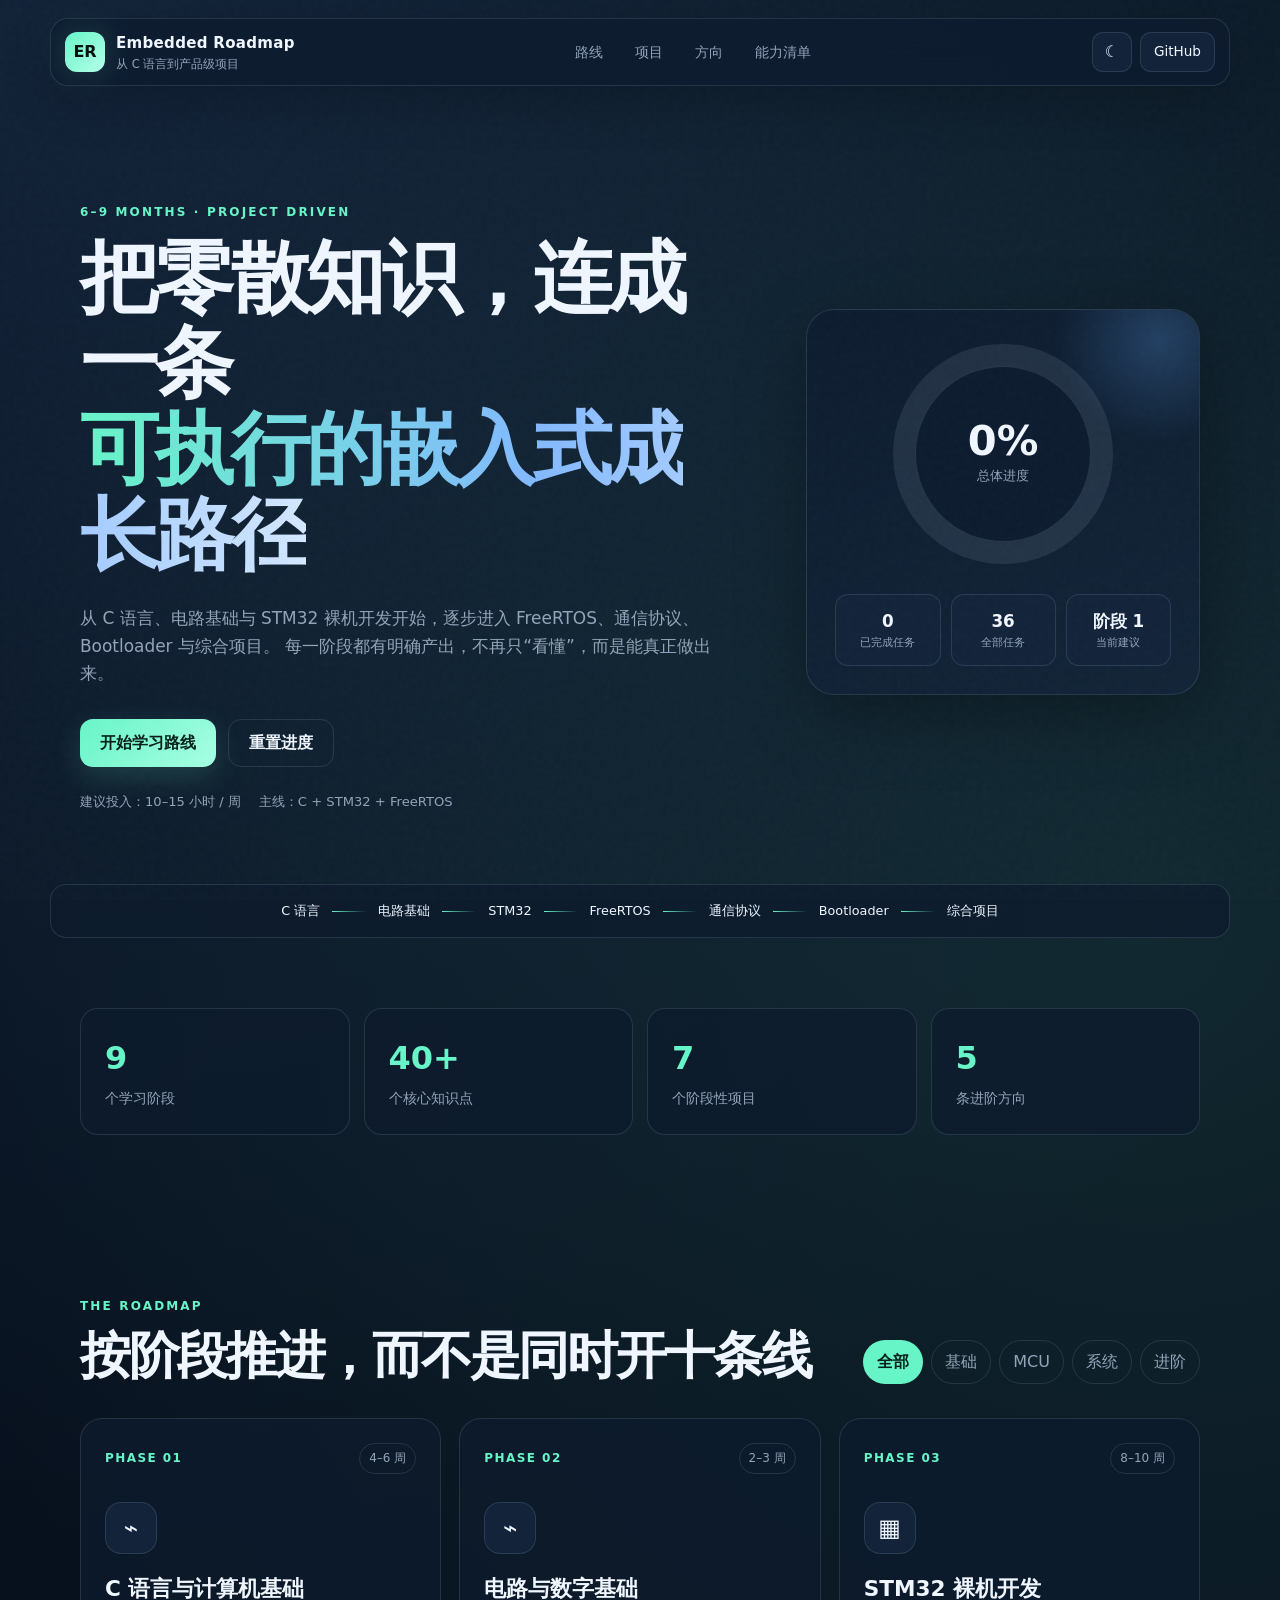
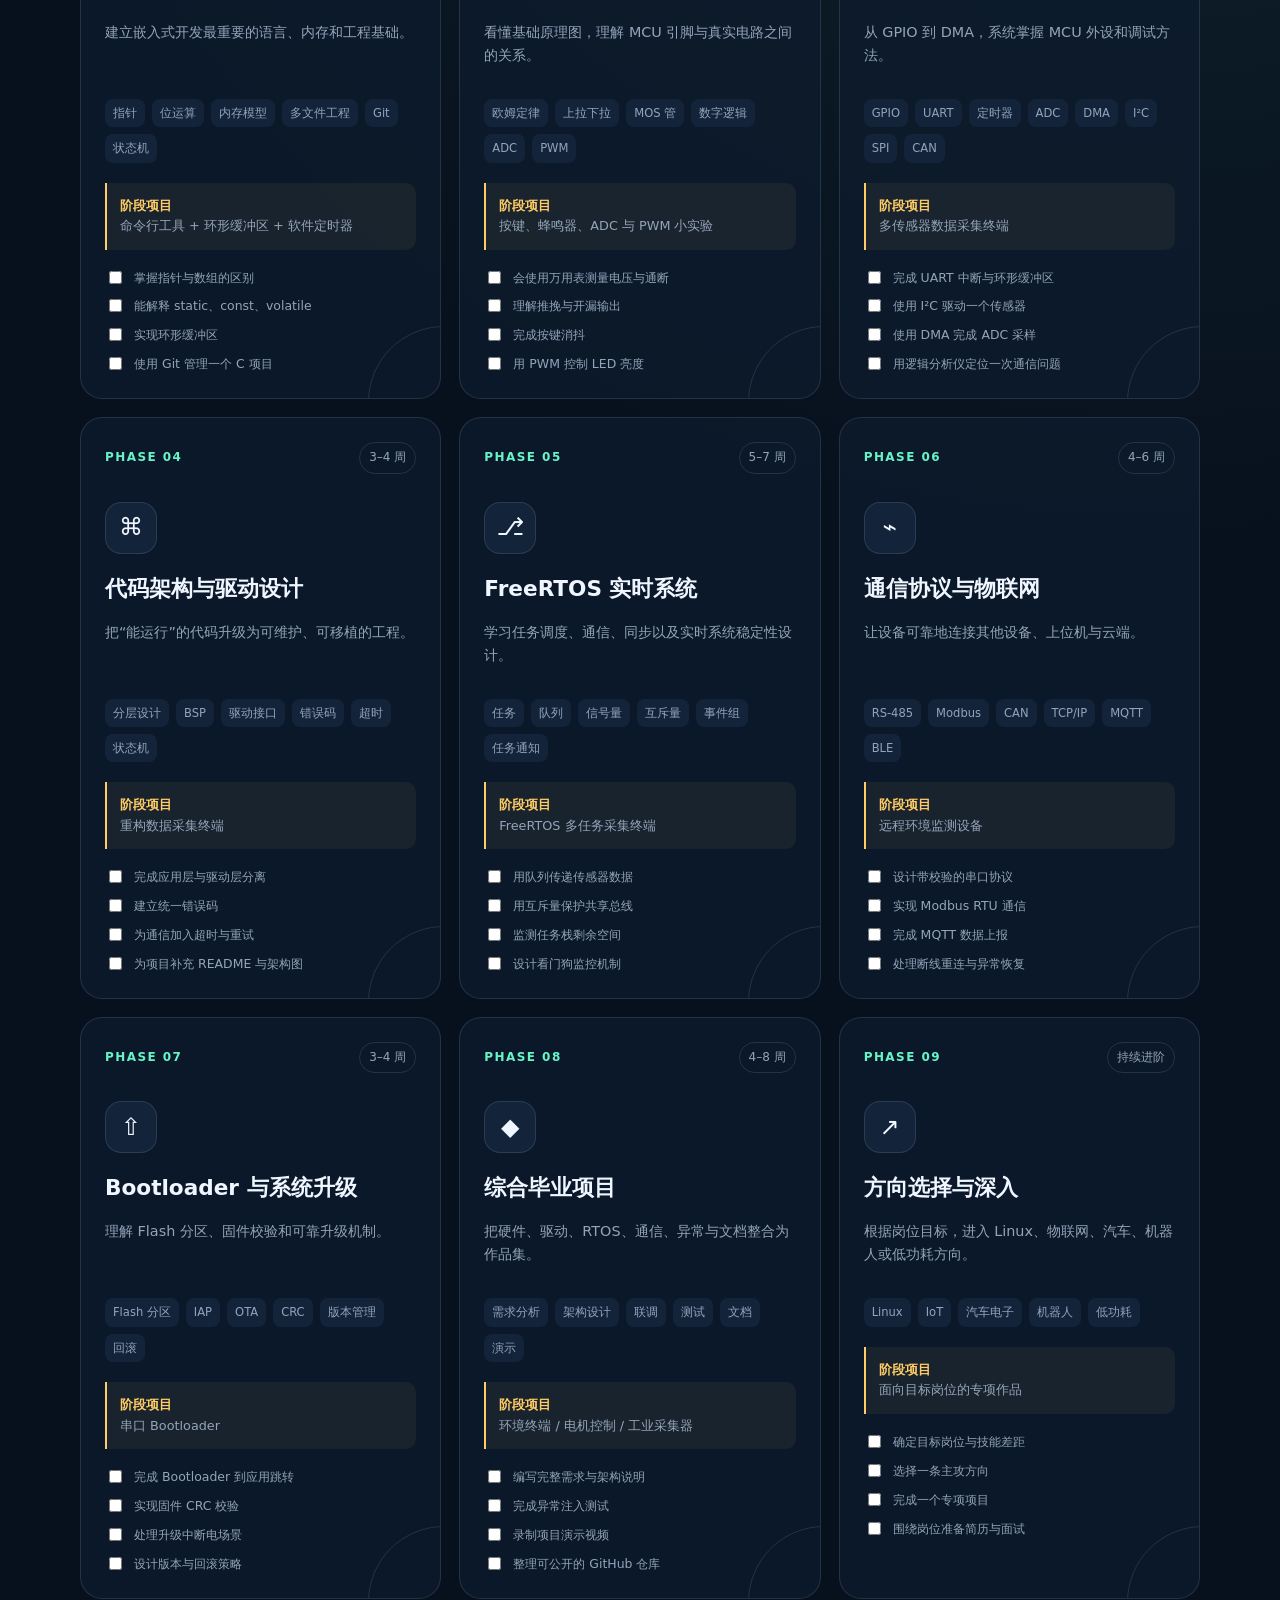
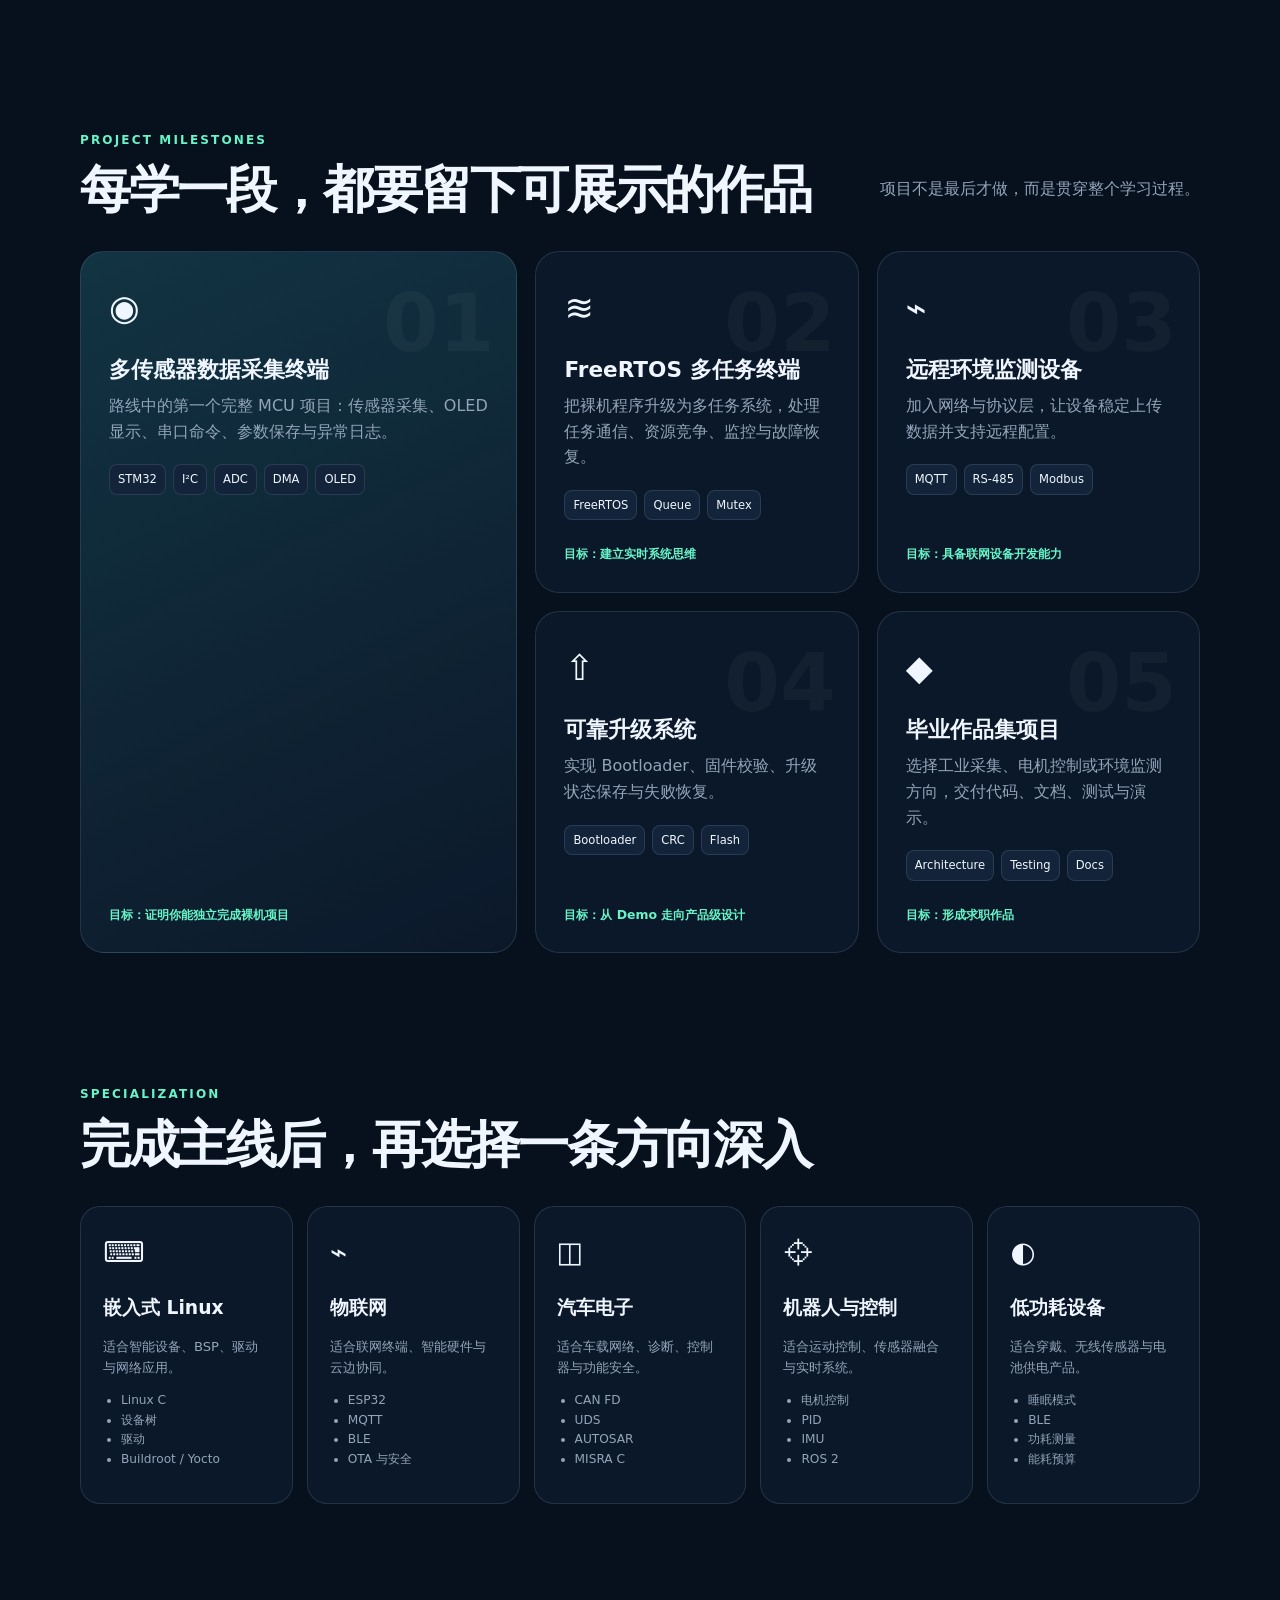
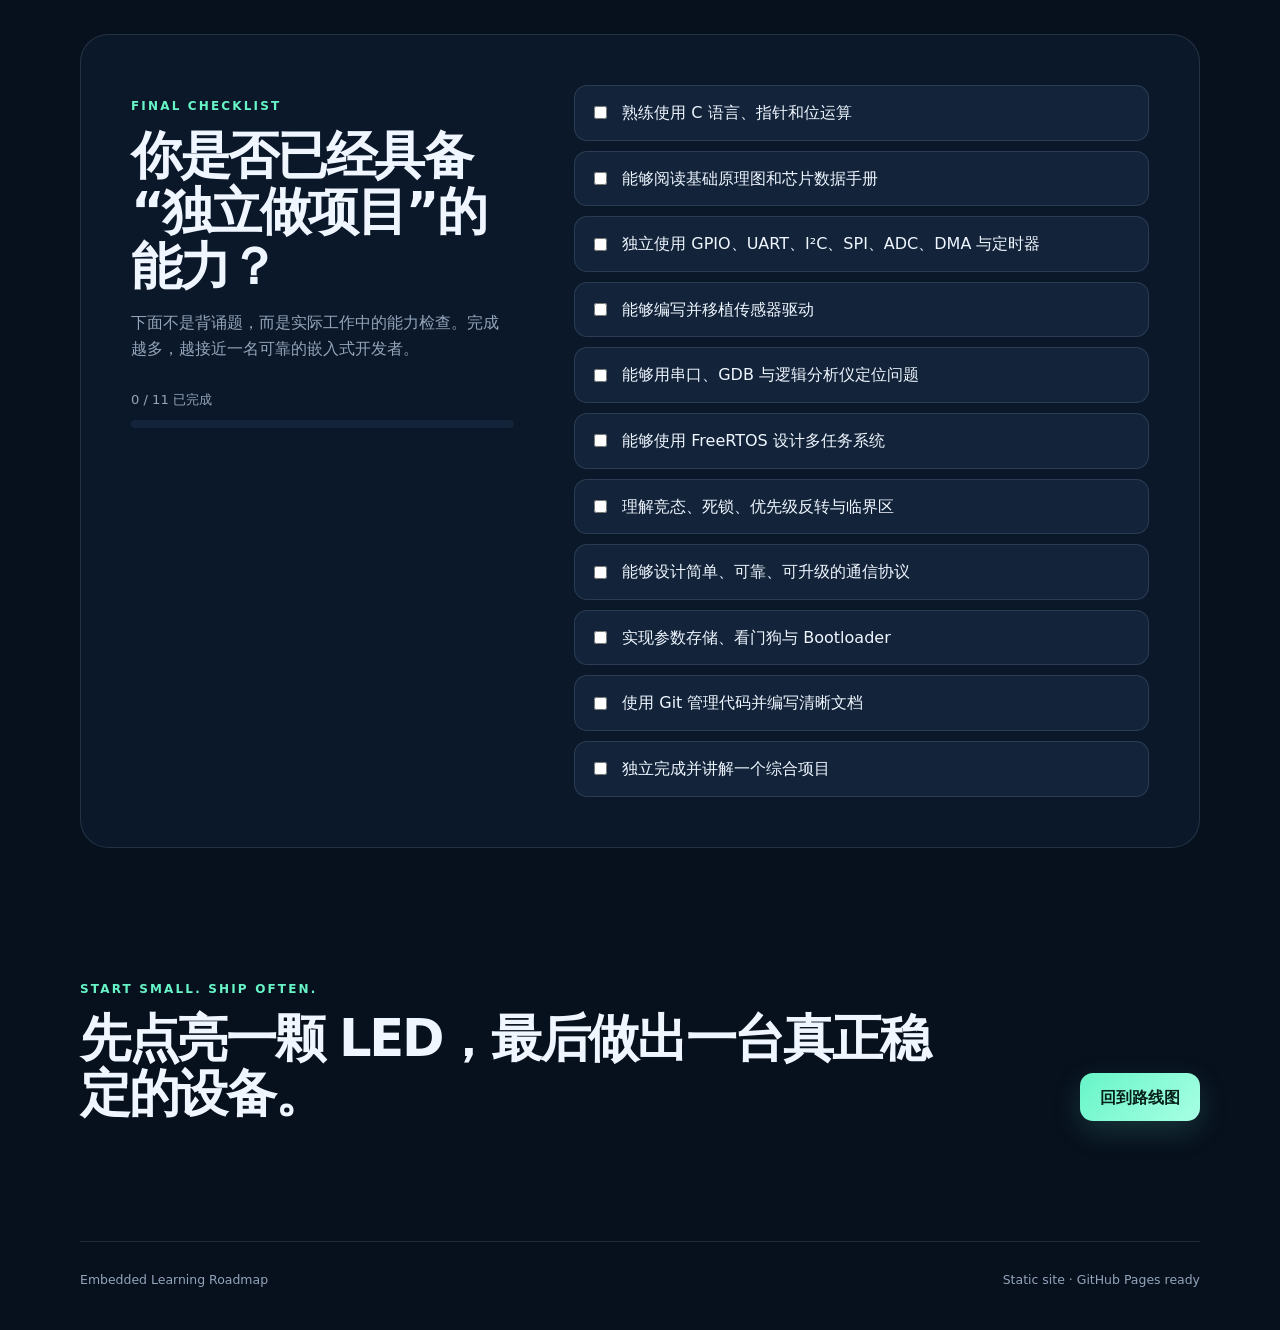
==== index.html @ 8b7a5aa7 "Add files via upload" ====
<!DOCTYPE html>
<html lang="zh-CN">
<head>
  <meta charset="UTF-8" />
  <meta name="viewport" content="width=device-width, initial-scale=1.0" />
  <meta name="description" content="一份可交互、可追踪进度的嵌入式系统学习路线图。" />
  <meta name="theme-color" content="#08111f" />
  <title>嵌入式学习路线 | Embedded Roadmap</title>
  <link rel="icon" href="assets/favicon.svg" type="image/svg+xml" />
  <link rel="stylesheet" href="styles.css" />
</head>
<body>
  <div class="noise" aria-hidden="true"></div>

  <header class="site-header">
    <a class="brand" href="#top" aria-label="返回页面顶部">
      <span class="brand-mark">ER</span>
      <span>
        <strong>Embedded Roadmap</strong>
        <small>从 C 语言到产品级项目</small>
      </span>
    </a>

    <nav class="top-nav" aria-label="主导航">
      <a href="#roadmap">路线</a>
      <a href="#projects">项目</a>
      <a href="#directions">方向</a>
      <a href="#checklist">能力清单</a>
    </nav>

    <div class="header-actions">
      <button class="icon-button" id="themeToggle" type="button" aria-label="切换明暗主题" title="切换主题">
        <span class="theme-icon">☾</span>
      </button>
      <a class="github-button" href="https://github.com/" target="_blank" rel="noreferrer">GitHub</a>
    </div>
  </header>

  <main id="top">
    <section class="hero section-shell">
      <div class="hero-copy">
        <p class="eyebrow">6–9 MONTHS · PROJECT DRIVEN</p>
        <h1>把零散知识，连成一条<br /><span>可执行的嵌入式成长路径</span></h1>
        <p class="hero-description">
          从 C 语言、电路基础与 STM32 裸机开发开始，逐步进入 FreeRTOS、通信协议、Bootloader 与综合项目。
          每一阶段都有明确产出，不再只“看懂”，而是能真正做出来。
        </p>
        <div class="hero-actions">
          <a class="primary-button" href="#roadmap">开始学习路线</a>
          <button class="secondary-button" id="resetProgress" type="button">重置进度</button>
        </div>
        <div class="hero-meta">
          <span>建议投入：10–15 小时 / 周</span>
          <span>主线：C + STM32 + FreeRTOS</span>
        </div>
      </div>

      <aside class="progress-panel" aria-label="学习进度概览">
        <div class="progress-ring" id="progressRing" style="--progress: 0deg">
          <div>
            <strong id="progressValue">0%</strong>
            <span>总体进度</span>
          </div>
        </div>
        <div class="progress-stats">
          <div><strong id="completedCount">0</strong><span>已完成任务</span></div>
          <div><strong id="totalCount">0</strong><span>全部任务</span></div>
          <div><strong id="activePhase">阶段 1</strong><span>当前建议</span></div>
        </div>
      </aside>
    </section>

    <section class="signal-strip" aria-label="学习主线">
      <span>C 语言</span><i></i><span>电路基础</span><i></i><span>STM32</span><i></i><span>FreeRTOS</span><i></i><span>通信协议</span><i></i><span>Bootloader</span><i></i><span>综合项目</span>
    </section>

    <section class="section-shell metrics-section">
      <article><strong>9</strong><span>个学习阶段</span></article>
      <article><strong>40+</strong><span>个核心知识点</span></article>
      <article><strong>7</strong><span>个阶段性项目</span></article>
      <article><strong>5</strong><span>条进阶方向</span></article>
    </section>

    <section class="section-shell roadmap-section" id="roadmap">
      <div class="section-heading">
        <div>
          <p class="eyebrow">THE ROADMAP</p>
          <h2>按阶段推进，而不是同时开十条线</h2>
        </div>
        <div class="filter-bar" role="group" aria-label="路线筛选">
          <button class="filter-button active" data-filter="all" type="button">全部</button>
          <button class="filter-button" data-filter="foundation" type="button">基础</button>
          <button class="filter-button" data-filter="mcu" type="button">MCU</button>
          <button class="filter-button" data-filter="system" type="button">系统</button>
          <button class="filter-button" data-filter="advanced" type="button">进阶</button>
        </div>
      </div>

      <div class="roadmap-grid" id="roadmapGrid"></div>
    </section>

    <section class="section-shell project-section" id="projects">
      <div class="section-heading">
        <div>
          <p class="eyebrow">PROJECT MILESTONES</p>
          <h2>每学一段，都要留下可展示的作品</h2>
        </div>
        <p class="section-note">项目不是最后才做，而是贯穿整个学习过程。</p>
      </div>
      <div class="project-grid" id="projectGrid"></div>
    </section>

    <section class="section-shell direction-section" id="directions">
      <div class="section-heading">
        <div>
          <p class="eyebrow">SPECIALIZATION</p>
          <h2>完成主线后，再选择一条方向深入</h2>
        </div>
      </div>
      <div class="direction-grid" id="directionGrid"></div>
    </section>

    <section class="section-shell checklist-section" id="checklist">
      <div class="checklist-copy">
        <p class="eyebrow">FINAL CHECKLIST</p>
        <h2>你是否已经具备“独立做项目”的能力？</h2>
        <p>下面不是背诵题，而是实际工作中的能力检查。完成越多，越接近一名可靠的嵌入式开发者。</p>
        <div class="check-progress">
          <span id="checklistText">0 / 0 已完成</span>
          <div class="linear-progress"><i id="checklistBar"></i></div>
        </div>
      </div>
      <div class="checklist-grid" id="checklistGrid"></div>
    </section>

    <section class="section-shell closing-section">
      <div>
        <p class="eyebrow">START SMALL. SHIP OFTEN.</p>
        <h2>先点亮一颗 LED，最后做出一台真正稳定的设备。</h2>
      </div>
      <a class="primary-button" href="#roadmap">回到路线图</a>
    </section>
  </main>

  <footer>
    <span>Embedded Learning Roadmap</span>
    <span>Static site · GitHub Pages ready</span>
  </footer>

  <template id="phaseTemplate">
    <article class="phase-card">
      <div class="phase-card-top">
        <div class="phase-number"></div>
        <span class="phase-duration"></span>
      </div>
      <div class="phase-icon" aria-hidden="true"></div>
      <h3></h3>
      <p class="phase-summary"></p>
      <ul class="topic-list"></ul>
      <div class="phase-project"></div>
      <div class="task-list"></div>
    </article>
  </template>

  <script src="app.js" defer></script>
</body>
</html>
---- styles.css ----
:root {
  --bg: #07101d;
  --bg-soft: #0b1626;
  --panel: rgba(13, 27, 46, 0.78);
  --panel-solid: #0e1c2f;
  --panel-2: #13243a;
  --text: #eff6ff;
  --muted: #93a4ba;
  --line: rgba(159, 183, 213, 0.16);
  --accent: #67f5c8;
  --accent-2: #62a9ff;
  --warm: #ffcc66;
  --danger: #ff7a90;
  --shadow: 0 22px 70px rgba(0, 0, 0, 0.3);
  --radius-lg: 28px;
  --radius-md: 20px;
  --radius-sm: 14px;
}

html[data-theme="light"] {
  --bg: #f4f7fb;
  --bg-soft: #eaf0f7;
  --panel: rgba(255, 255, 255, 0.9);
  --panel-solid: #ffffff;
  --panel-2: #f3f7fb;
  --text: #102033;
  --muted: #607086;
  --line: rgba(37, 63, 92, 0.14);
  --shadow: 0 22px 70px rgba(44, 68, 96, 0.12);
}

* { box-sizing: border-box; }
html { scroll-behavior: smooth; }
body {
  margin: 0;
  color: var(--text);
  background:
    radial-gradient(circle at 10% 0%, rgba(98, 169, 255, 0.12), transparent 25%),
    radial-gradient(circle at 90% 15%, rgba(103, 245, 200, 0.10), transparent 24%),
    var(--bg);
  font-family: Inter, ui-sans-serif, system-ui, -apple-system, BlinkMacSystemFont, "Segoe UI", "PingFang SC", "Microsoft YaHei", sans-serif;
  line-height: 1.6;
}

button, a { font: inherit; }
a { color: inherit; text-decoration: none; }
button { color: inherit; }

.noise {
  position: fixed;
  inset: 0;
  pointer-events: none;
  opacity: 0.035;
  z-index: 10;
  background-image: url("data:image/svg+xml,%3Csvg viewBox='0 0 200 200' xmlns='http://www.w3.org/2000/svg'%3E%3Cfilter id='n'%3E%3CfeTurbulence type='fractalNoise' baseFrequency='.8' numOctaves='3' stitchTiles='stitch'/%3E%3C/filter%3E%3Crect width='100%25' height='100%25' filter='url(%23n)' opacity='.7'/%3E%3C/svg%3E");
}

.site-header {
  width: min(1180px, calc(100% - 32px));
  margin: 18px auto 0;
  padding: 12px 14px;
  position: sticky;
  top: 12px;
  z-index: 20;
  display: flex;
  align-items: center;
  justify-content: space-between;
  gap: 18px;
  background: color-mix(in srgb, var(--panel-solid) 82%, transparent);
  border: 1px solid var(--line);
  border-radius: 18px;
  box-shadow: 0 16px 50px rgba(0, 0, 0, 0.18);
  backdrop-filter: blur(18px);
}

.brand { display: flex; align-items: center; gap: 11px; }
.brand-mark {
  width: 40px; height: 40px; display: grid; place-items: center;
  border-radius: 12px; color: #06120f; font-weight: 900;
  background: linear-gradient(135deg, var(--accent), #b4ffe8);
  box-shadow: 0 0 30px rgba(103, 245, 200, 0.18);
}
.brand strong, .brand small { display: block; }
.brand strong { font-size: 0.94rem; letter-spacing: 0.02em; }
.brand small { color: var(--muted); font-size: 0.72rem; }

.top-nav { display: flex; gap: 8px; }
.top-nav a {
  padding: 8px 12px; color: var(--muted); border-radius: 10px;
  font-size: 0.88rem; transition: 0.2s ease;
}
.top-nav a:hover { color: var(--text); background: var(--panel-2); }
.header-actions { display: flex; align-items: center; gap: 8px; }
.icon-button, .github-button {
  border: 1px solid var(--line); border-radius: 11px; background: var(--panel-2);
  cursor: pointer; transition: 0.2s ease;
}
.icon-button { width: 40px; height: 40px; }
.github-button { padding: 8px 13px; font-size: 0.85rem; }
.icon-button:hover, .github-button:hover { transform: translateY(-1px); border-color: rgba(103,245,200,.45); }

.section-shell { width: min(1120px, calc(100% - 36px)); margin-inline: auto; }
.hero {
  min-height: 620px;
  display: grid;
  grid-template-columns: 1.25fr 0.75fr;
  align-items: center;
  gap: 70px;
  padding: 105px 0 72px;
}
.eyebrow { color: var(--accent); font-size: 0.75rem; font-weight: 800; letter-spacing: 0.18em; text-transform: uppercase; }
.hero h1, .section-heading h2, .checklist-copy h2, .closing-section h2 {
  margin: 0; line-height: 1.08; letter-spacing: -0.045em;
}
.hero h1 { font-size: clamp(3rem, 6.2vw, 5.8rem); max-width: 850px; }
.hero h1 span {
  color: transparent;
  background: linear-gradient(90deg, var(--accent), #83b9ff 55%, #d4e8ff);
  background-clip: text;
  -webkit-background-clip: text;
}
.hero-description { color: var(--muted); max-width: 720px; margin: 28px 0 0; font-size: 1.06rem; }
.hero-actions { display: flex; gap: 12px; margin-top: 32px; }
.primary-button, .secondary-button {
  display: inline-flex; align-items: center; justify-content: center;
  min-height: 48px; padding: 0 20px; border-radius: 13px; font-weight: 800; cursor: pointer;
}
.primary-button { color: #062119; background: linear-gradient(135deg, var(--accent), #a8ffe4); border: 0; box-shadow: 0 10px 30px rgba(103,245,200,.16); }
.secondary-button { color: var(--text); background: transparent; border: 1px solid var(--line); }
.primary-button:hover, .secondary-button:hover { transform: translateY(-2px); }
.hero-meta { display: flex; flex-wrap: wrap; gap: 18px; margin-top: 24px; color: var(--muted); font-size: 0.82rem; }

.progress-panel {
  position: relative;
  overflow: hidden;
  padding: 28px;
  border: 1px solid var(--line);
  border-radius: var(--radius-lg);
  background: linear-gradient(155deg, color-mix(in srgb, var(--panel-solid) 90%, transparent), color-mix(in srgb, var(--panel-2) 75%, transparent));
  box-shadow: var(--shadow);
}
.progress-panel::before {
  content: ""; position: absolute; width: 220px; height: 220px; right: -70px; top: -80px;
  background: radial-gradient(circle, rgba(98,169,255,.24), transparent 65%);
}
.progress-ring {
  width: 220px; aspect-ratio: 1; margin: 6px auto 30px; border-radius: 50%;
  display: grid; place-items: center;
  background: conic-gradient(var(--accent) var(--progress), rgba(147,164,186,.14) 0deg);
  position: relative;
}
.progress-ring::after {
  content: ""; width: 174px; aspect-ratio: 1; position: absolute; border-radius: 50%;
  background: var(--panel-solid); border: 1px solid var(--line);
}
.progress-ring > div { position: relative; z-index: 1; text-align: center; }
.progress-ring strong { display: block; font-size: 2.6rem; line-height: 1; }
.progress-ring span { color: var(--muted); font-size: 0.8rem; }
.progress-stats { display: grid; grid-template-columns: repeat(3, 1fr); gap: 10px; }
.progress-stats div { padding: 13px 10px; border-radius: 13px; background: var(--panel-2); border: 1px solid var(--line); text-align: center; }
.progress-stats strong, .progress-stats span { display: block; }
.progress-stats strong { font-size: 1.05rem; }
.progress-stats span { color: var(--muted); font-size: 0.68rem; }

.signal-strip {
  width: min(1180px, calc(100% - 32px)); margin: 0 auto 70px; padding: 16px 22px;
  display: flex; align-items: center; justify-content: center; flex-wrap: wrap; gap: 12px;
  border: 1px solid var(--line); border-radius: 16px; background: var(--panel);
  color: var(--muted); font-size: 0.8rem;
}
.signal-strip span { color: var(--text); }
.signal-strip i { width: 34px; height: 1px; background: linear-gradient(90deg, var(--accent), transparent); }

.metrics-section { display: grid; grid-template-columns: repeat(4, 1fr); gap: 14px; margin-bottom: 120px; }
.metrics-section article { padding: 24px; border-radius: 18px; border: 1px solid var(--line); background: var(--panel); }
.metrics-section strong { display: block; font-size: 2rem; color: var(--accent); }
.metrics-section span { color: var(--muted); font-size: 0.85rem; }

.roadmap-section, .project-section, .direction-section, .checklist-section { padding: 30px 0 90px; scroll-margin-top: 100px; }
.section-heading { display: flex; justify-content: space-between; align-items: end; gap: 24px; margin-bottom: 34px; }
.section-heading h2, .checklist-copy h2, .closing-section h2 { font-size: clamp(2rem, 4vw, 3.8rem); }
.section-note { color: var(--muted); max-width: 390px; }
.filter-bar { display: flex; flex-wrap: wrap; gap: 8px; justify-content: flex-end; }
.filter-button {
  border: 1px solid var(--line); border-radius: 999px; background: transparent; color: var(--muted);
  padding: 8px 13px; cursor: pointer;
}
.filter-button.active { color: #062119; background: var(--accent); border-color: transparent; font-weight: 800; }

.roadmap-grid { display: grid; grid-template-columns: repeat(12, 1fr); gap: 18px; align-items: stretch; }
.phase-card {
  grid-column: span 4;
  min-height: 100%; padding: 24px; position: relative; overflow: hidden;
  border-radius: 22px; border: 1px solid var(--line); background: var(--panel);
  transition: transform .25s ease, border-color .25s ease, opacity .25s ease;
}
.phase-card:hover { transform: translateY(-5px); border-color: rgba(103,245,200,.38); }
.phase-card.hidden { display: none; }
.phase-card::after {
  content: ""; position: absolute; width: 150px; height: 150px; right: -80px; bottom: -80px;
  border: 1px solid var(--line); border-radius: 50%;
}
.phase-card-top { display: flex; justify-content: space-between; align-items: center; }
.phase-number { font-size: 0.75rem; color: var(--accent); font-weight: 800; letter-spacing: .12em; }
.phase-duration { font-size: .75rem; color: var(--muted); border: 1px solid var(--line); padding: 5px 9px; border-radius: 999px; }
.phase-icon { width: 52px; height: 52px; margin: 28px 0 18px; display: grid; place-items: center; font-size: 1.5rem; border-radius: 16px; background: var(--panel-2); border: 1px solid var(--line); }
.phase-card h3 { margin: 0; font-size: 1.35rem; }
.phase-summary { color: var(--muted); font-size: .9rem; min-height: 58px; }
.topic-list { list-style: none; padding: 0; margin: 20px 0; display: flex; flex-wrap: wrap; gap: 7px; }
.topic-list li { color: var(--muted); font-size: .72rem; padding: 5px 8px; border-radius: 8px; background: var(--panel-2); }
.phase-project { padding: 13px; border-left: 2px solid var(--warm); background: rgba(255,204,102,.06); color: var(--muted); font-size: .8rem; border-radius: 0 10px 10px 0; }
.phase-project strong { color: var(--warm); }
.task-list { margin-top: 18px; display: grid; gap: 9px; }
.task-item { display: flex; align-items: flex-start; gap: 9px; color: var(--muted); font-size: .78rem; cursor: pointer; }
.task-item input { margin-top: 3px; accent-color: var(--accent); }
.task-item.done span { text-decoration: line-through; opacity: .6; }

.project-grid { display: grid; grid-template-columns: 1.15fr .85fr .85fr; gap: 18px; }
.project-card {
  min-height: 300px; padding: 28px; display: flex; flex-direction: column; justify-content: space-between;
  border: 1px solid var(--line); border-radius: 24px; background: var(--panel); overflow: hidden; position: relative;
}
.project-card:first-child { grid-row: span 2; min-height: 620px; background: linear-gradient(155deg, rgba(20,55,70,.92), var(--panel)); }
.project-card::before { content: attr(data-index); position: absolute; right: 22px; top: 8px; font-size: 5rem; font-weight: 900; color: rgba(255,255,255,.035); }
.project-card .project-symbol { font-size: 2.2rem; }
.project-card h3 { margin: 16px 0 6px; font-size: 1.35rem; }
.project-card p { color: var(--muted); margin: 0; }
.project-tech { display: flex; gap: 7px; flex-wrap: wrap; margin-top: 20px; }
.project-tech span { font-size: .72rem; padding: 5px 8px; border-radius: 8px; background: var(--panel-2); border: 1px solid var(--line); }
.project-outcome { color: var(--accent); font-size: .78rem; font-weight: 800; margin-top: 24px; }

.direction-grid { display: grid; grid-template-columns: repeat(5, 1fr); gap: 14px; }
.direction-card {
  padding: 22px; min-height: 290px; border: 1px solid var(--line); border-radius: 20px; background: var(--panel);
  transition: .22s ease;
}
.direction-card:hover { transform: translateY(-4px); background: var(--panel-solid); }
.direction-card .direction-icon { font-size: 1.8rem; }
.direction-card h3 { margin: 18px 0 8px; }
.direction-card p { color: var(--muted); font-size: .82rem; }
.direction-card ul { padding-left: 18px; color: var(--muted); font-size: .76rem; }

.checklist-section {
  display: grid; grid-template-columns: .8fr 1.2fr; gap: 60px; align-items: start;
  margin-top: 40px; padding: 50px; border: 1px solid var(--line); border-radius: 28px; background: var(--panel);
}
.checklist-copy { position: sticky; top: 110px; }
.checklist-copy p:not(.eyebrow) { color: var(--muted); }
.check-progress { margin-top: 28px; color: var(--muted); font-size: .82rem; }
.linear-progress { height: 8px; margin-top: 10px; border-radius: 999px; background: var(--panel-2); overflow: hidden; }
.linear-progress i { display: block; width: 0; height: 100%; background: linear-gradient(90deg, var(--accent), var(--accent-2)); transition: width .25s ease; }
.checklist-grid { display: grid; gap: 10px; }
.check-item { display: flex; gap: 12px; align-items: center; padding: 14px 15px; border-radius: 13px; border: 1px solid var(--line); background: var(--panel-2); cursor: pointer; }
.check-item input { accent-color: var(--accent); }
.check-item.done { border-color: rgba(103,245,200,.35); }
.check-item.done span { color: var(--accent); }

.closing-section { display: flex; justify-content: space-between; align-items: end; gap: 24px; padding: 120px 0; }
.closing-section h2 { max-width: 850px; }
footer { width: min(1120px, calc(100% - 36px)); margin: auto; padding: 28px 0 40px; display: flex; justify-content: space-between; color: var(--muted); border-top: 1px solid var(--line); font-size: .78rem; }

@media (max-width: 980px) {
  .top-nav { display: none; }
  .hero { grid-template-columns: 1fr; gap: 38px; padding-top: 78px; }
  .progress-panel { max-width: 540px; }
  .metrics-section { grid-template-columns: repeat(2, 1fr); }
  .phase-card { grid-column: span 6; }
  .project-grid { grid-template-columns: 1fr 1fr; }
  .project-card:first-child { grid-column: span 2; grid-row: auto; min-height: 420px; }
  .direction-grid { grid-template-columns: repeat(2, 1fr); }
  .checklist-section { grid-template-columns: 1fr; padding: 34px; }
  .checklist-copy { position: static; }
}

@media (max-width: 680px) {
  .site-header { width: calc(100% - 20px); margin-top: 10px; }
  .brand small, .github-button { display: none; }
  .section-shell { width: min(100% - 24px, 1120px); }
  .hero { min-height: auto; padding: 72px 0 50px; }
  .hero h1 { font-size: 2.75rem; }
  .hero-actions, .section-heading, .closing-section { align-items: stretch; flex-direction: column; }
  .hero-actions > * { width: 100%; }
  .progress-ring { width: 190px; }
  .progress-ring::after { width: 150px; }
  .progress-stats { grid-template-columns: 1fr; }
  .signal-strip { justify-content: flex-start; overflow-x: auto; flex-wrap: nowrap; }
  .signal-strip span { white-space: nowrap; }
  .metrics-section { grid-template-columns: 1fr 1fr; margin-bottom: 80px; }
  .phase-card { grid-column: 1 / -1; }
  .project-grid, .direction-grid { grid-template-columns: 1fr; }
  .project-card:first-child { grid-column: auto; min-height: 360px; }
  .checklist-section { width: calc(100% - 24px); padding: 24px; }
  footer { flex-direction: column; gap: 6px; }
}

@media (prefers-reduced-motion: reduce) {
  * { scroll-behavior: auto !important; transition: none !important; }
}
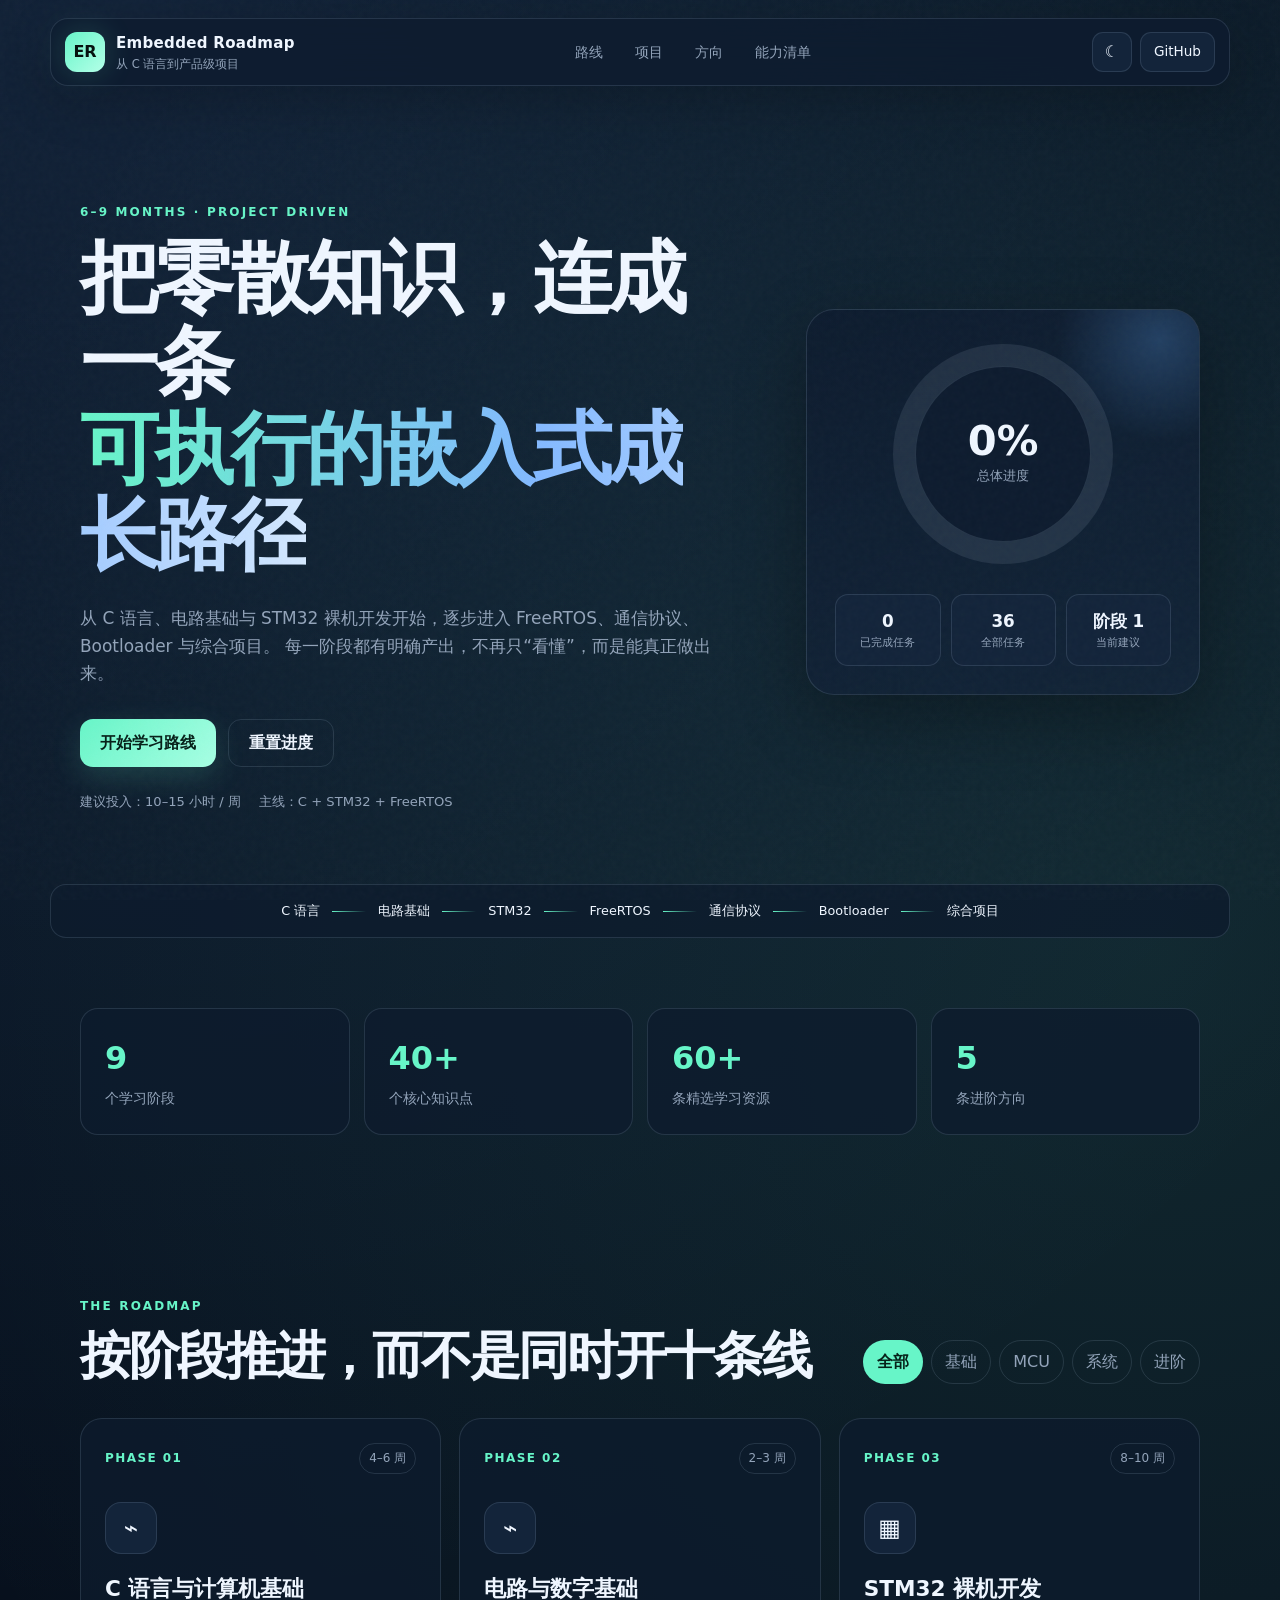
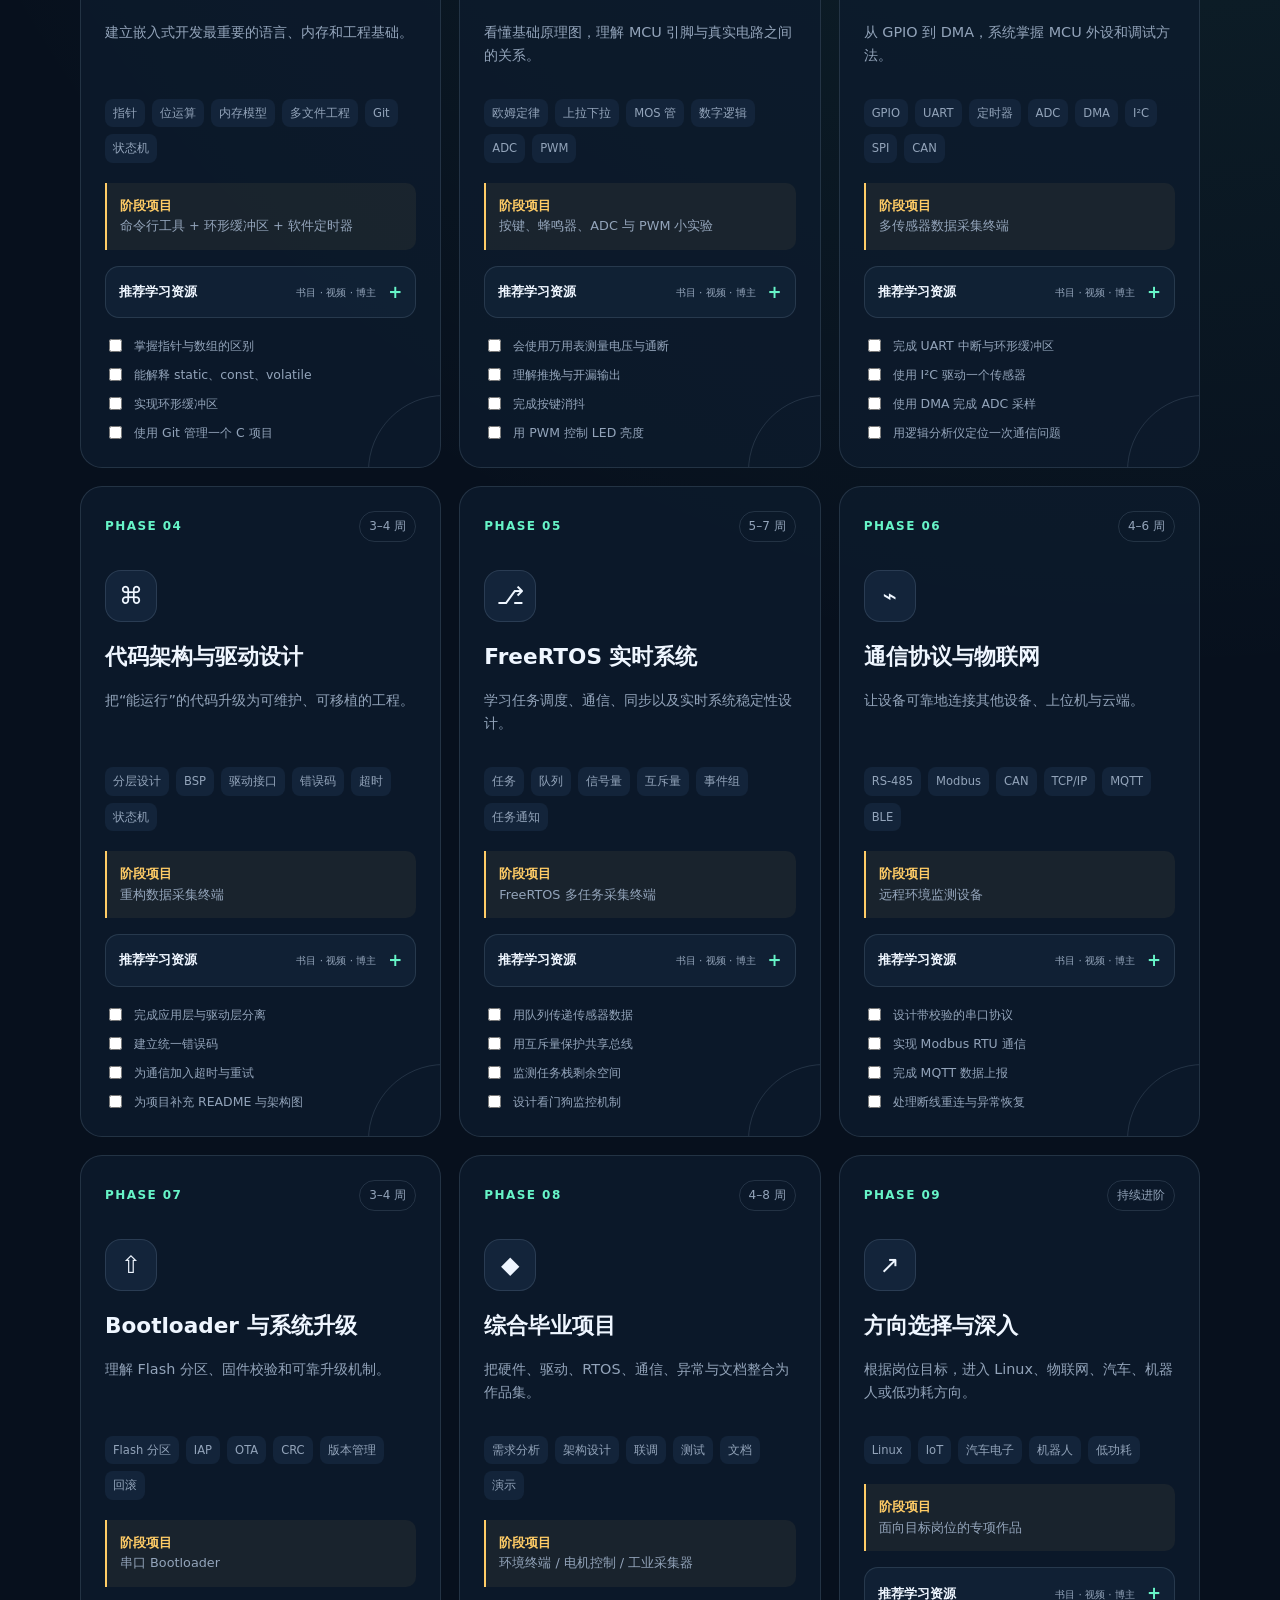
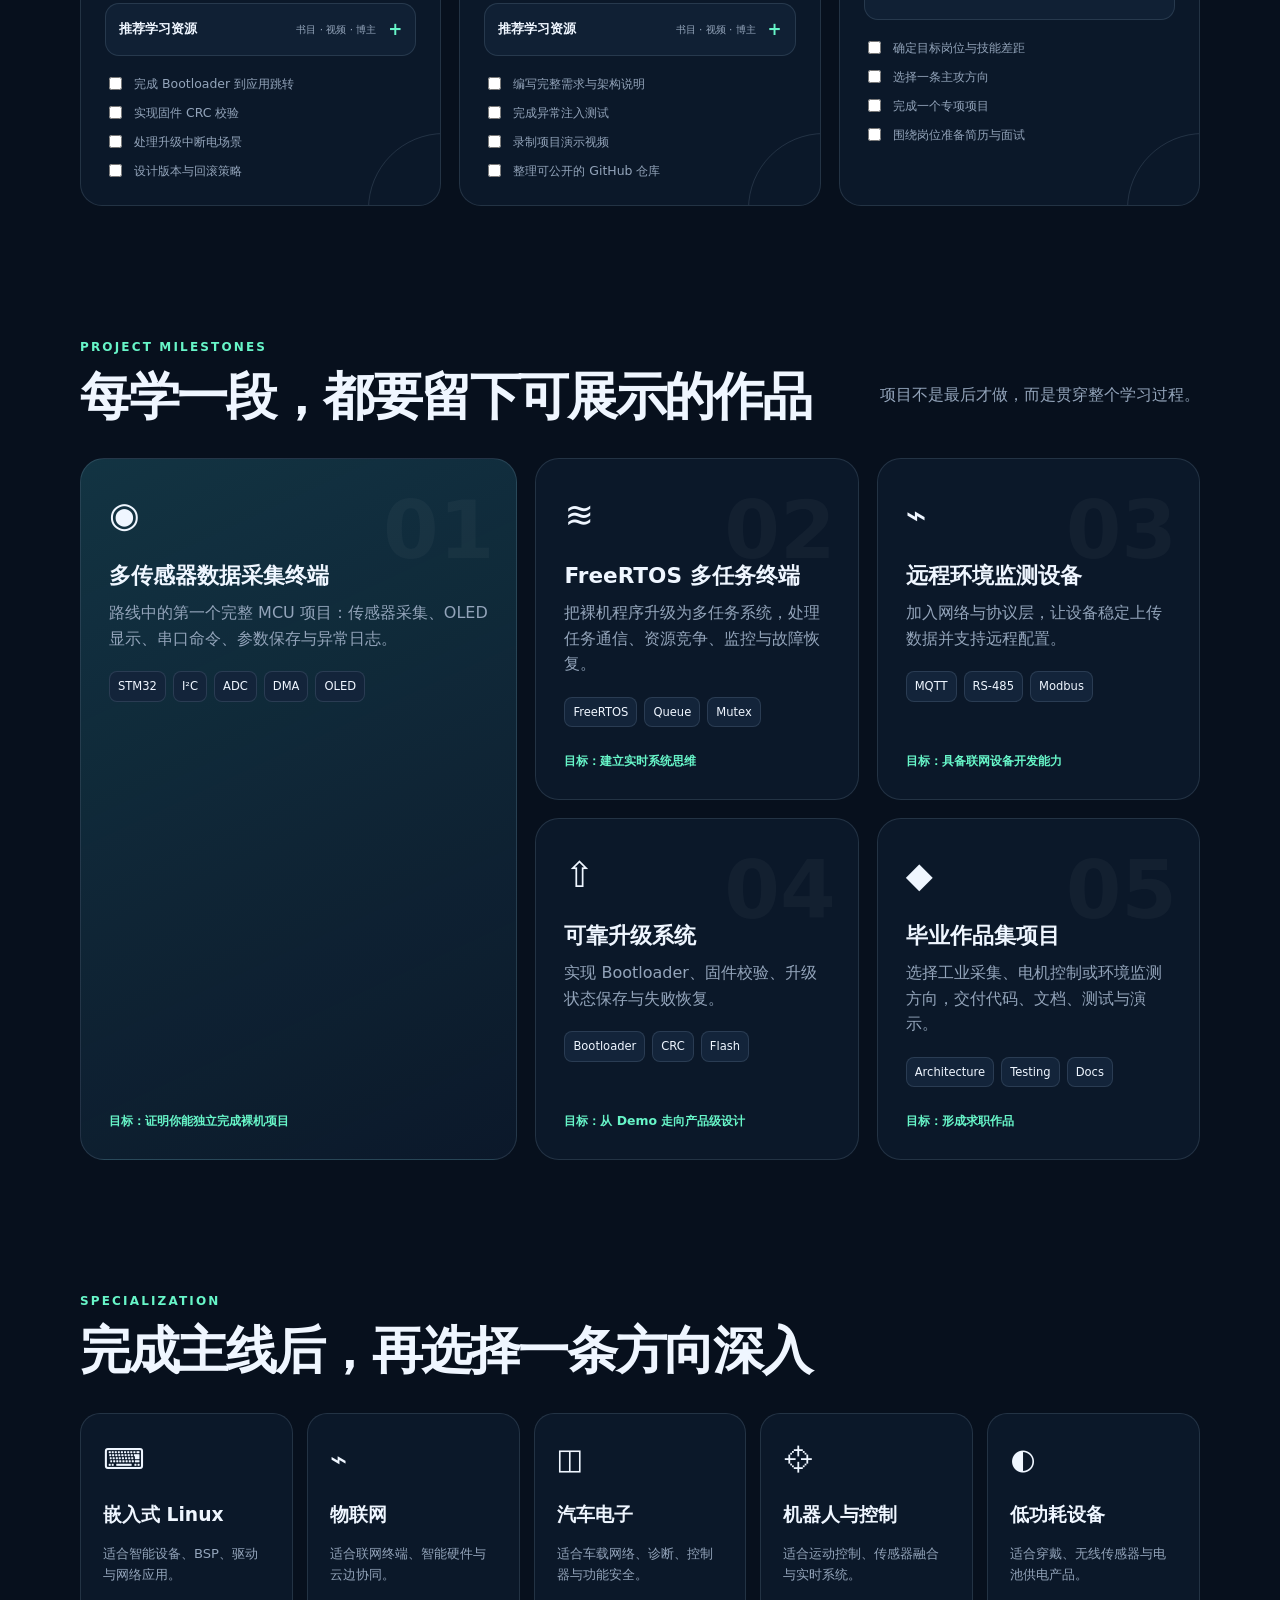
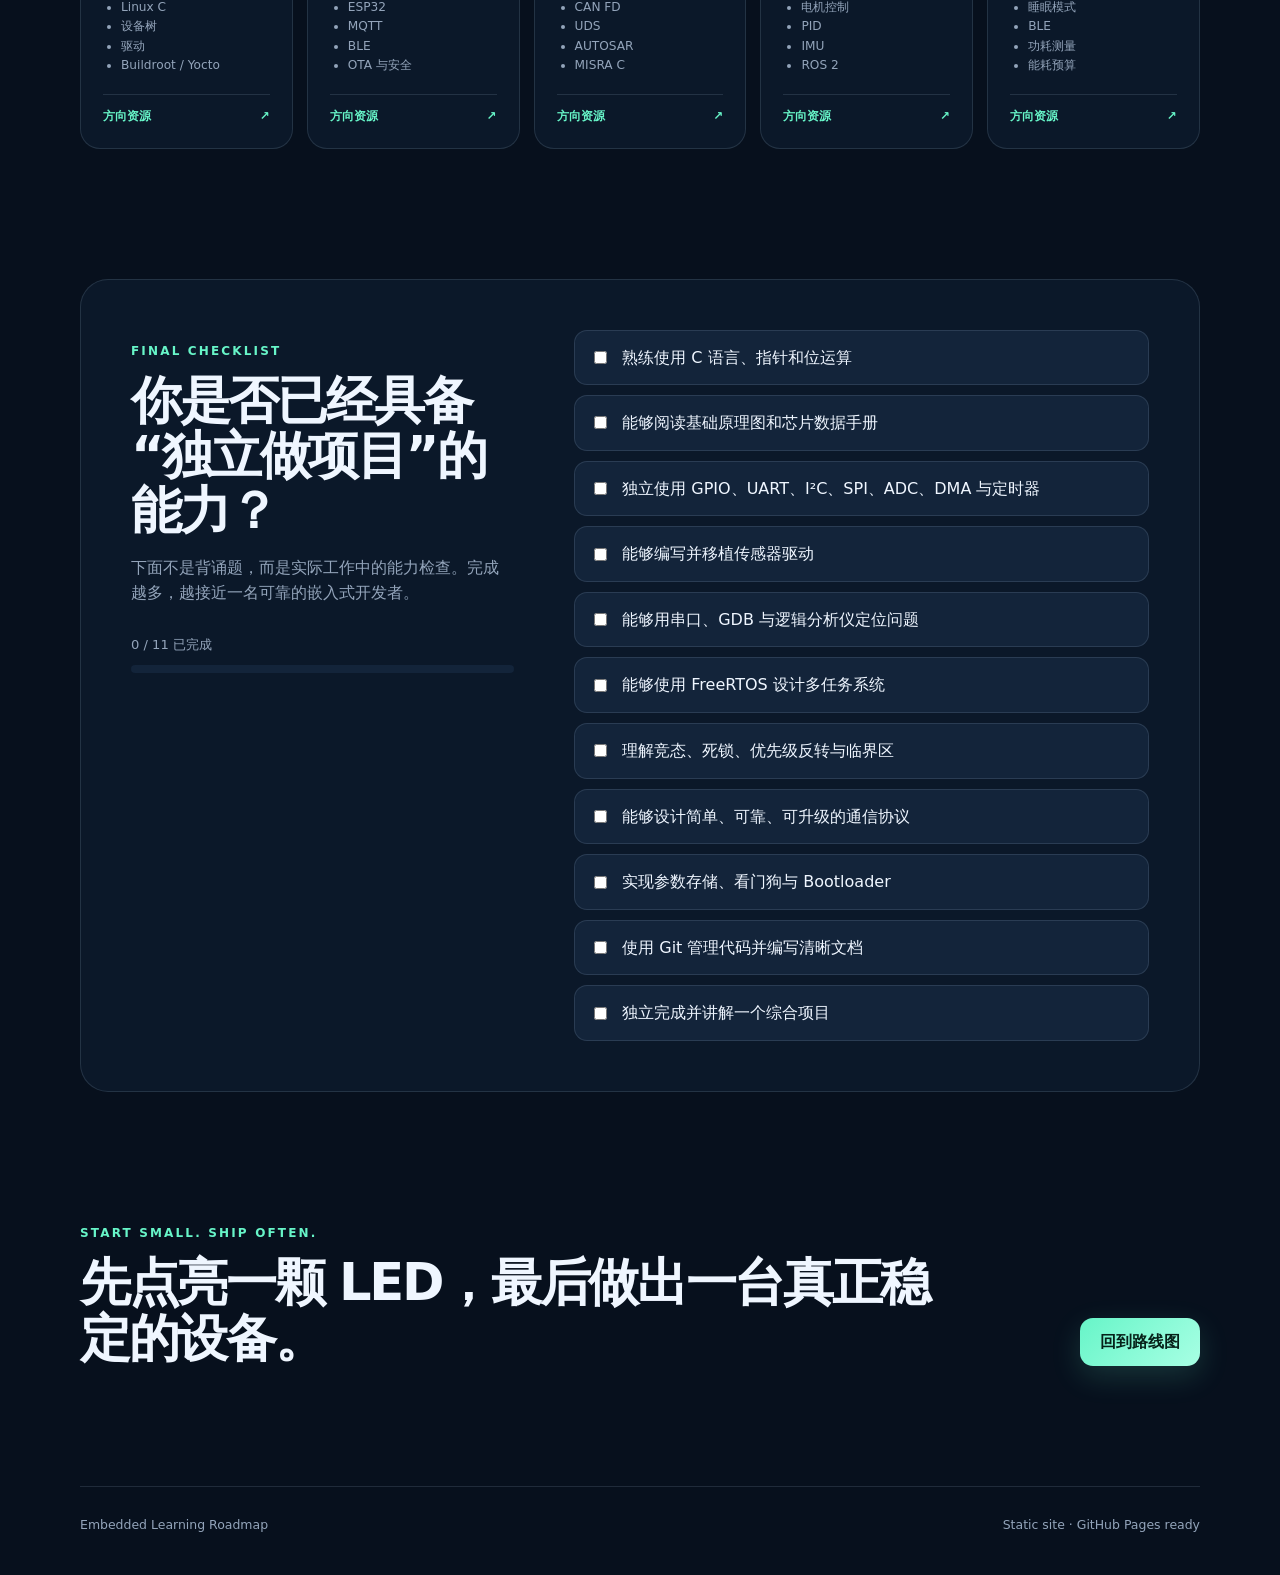
==== commit 115f0a0c: "Add files via upload" ====
--- a/index.html
+++ b/index.html
@@ -32,7 +32,7 @@
       <button class="icon-button" id="themeToggle" type="button" aria-label="切换明暗主题" title="切换主题">
         <span class="theme-icon">☾</span>
       </button>
-      <a class="github-button" href="https://github.com/" target="_blank" rel="noreferrer">GitHub</a>
+      <a class="github-button" href="https://github.com/CHENL-ONG/embedded-learning-roadmap" target="_blank" rel="noreferrer">GitHub</a>
     </div>
   </header>
 
@@ -77,7 +77,7 @@
     <section class="section-shell metrics-section">
       <article><strong>9</strong><span>个学习阶段</span></article>
       <article><strong>40+</strong><span>个核心知识点</span></article>
-      <article><strong>7</strong><span>个阶段性项目</span></article>
+      <article><strong>60+</strong><span>条精选学习资源</span></article>
       <article><strong>5</strong><span>条进阶方向</span></article>
     </section>
 
@@ -158,10 +158,15 @@
       <p class="phase-summary"></p>
       <ul class="topic-list"></ul>
       <div class="phase-project"></div>
+      <details class="resource-panel">
+        <summary><span>推荐学习资源</span><small>书目 · 视频 · 博主</small></summary>
+        <div class="resource-groups"></div>
+      </details>
       <div class="task-list"></div>
     </article>
   </template>
 
+  <script src="resources.js" defer></script>
   <script src="app.js" defer></script>
 </body>
 </html>
--- a/styles.css
+++ b/styles.css
@@ -296,3 +296,107 @@
 @media (prefers-reduced-motion: reduce) {
   * { scroll-behavior: auto !important; transition: none !important; }
 }
+
+/* Learning resource panels */
+.resource-panel {
+  margin-top: 16px;
+  border: 1px solid var(--line);
+  border-radius: 14px;
+  background: color-mix(in srgb, var(--panel-2) 72%, transparent);
+  overflow: hidden;
+}
+.resource-panel > summary {
+  list-style: none;
+  display: flex;
+  align-items: center;
+  justify-content: space-between;
+  gap: 12px;
+  padding: 12px 13px;
+  cursor: pointer;
+  color: var(--text);
+  font-size: .8rem;
+  font-weight: 800;
+}
+.resource-panel > summary::-webkit-details-marker { display: none; }
+.resource-panel > summary::after {
+  content: '+';
+  color: var(--accent);
+  font-size: 1.05rem;
+  transition: transform .2s ease;
+}
+.resource-panel[open] > summary::after { transform: rotate(45deg); }
+.resource-panel > summary small {
+  margin-left: auto;
+  color: var(--muted);
+  font-size: .65rem;
+  font-weight: 500;
+}
+.resource-groups {
+  padding: 0 12px 13px;
+  display: grid;
+  gap: 13px;
+  border-top: 1px solid var(--line);
+}
+.resource-group { padding-top: 12px; }
+.resource-group h4 {
+  display: flex;
+  align-items: center;
+  gap: 7px;
+  margin: 0 0 8px;
+  color: var(--accent);
+  font-size: .72rem;
+  letter-spacing: .04em;
+}
+.resource-group h4 span { width: 18px; text-align: center; }
+.resource-list { display: grid; gap: 7px; }
+.resource-item {
+  position: relative;
+  display: block;
+  padding: 10px 30px 10px 10px;
+  border: 1px solid var(--line);
+  border-radius: 10px;
+  background: color-mix(in srgb, var(--panel-solid) 58%, transparent);
+  transition: border-color .18s ease, transform .18s ease;
+}
+a.resource-item:hover {
+  transform: translateY(-1px);
+  border-color: rgba(103,245,200,.38);
+}
+.resource-item strong,
+.resource-item span,
+.resource-item p { display: block; }
+.resource-item strong { font-size: .72rem; line-height: 1.4; }
+.resource-item span { margin-top: 2px; color: var(--accent-2); font-size: .62rem; }
+.resource-item p { margin: 5px 0 0; color: var(--muted); font-size: .65rem; line-height: 1.55; }
+.resource-item i {
+  position: absolute;
+  right: 10px;
+  top: 10px;
+  color: var(--accent);
+  font-style: normal;
+}
+
+.direction-resource-panel {
+  margin-top: 18px;
+  padding-top: 12px;
+  border-top: 1px solid var(--line);
+}
+.direction-resource-panel summary {
+  display: flex;
+  justify-content: space-between;
+  list-style: none;
+  color: var(--accent);
+  cursor: pointer;
+  font-size: .74rem;
+  font-weight: 800;
+}
+.direction-resource-panel summary::-webkit-details-marker { display: none; }
+.direction-resource-panel > div { display: grid; gap: 6px; margin-top: 9px; }
+.direction-resource-panel a {
+  padding: 7px 8px;
+  border-radius: 8px;
+  background: var(--panel-2);
+  color: var(--muted);
+  font-size: .68rem;
+}
+.direction-resource-panel a:hover { color: var(--text); }
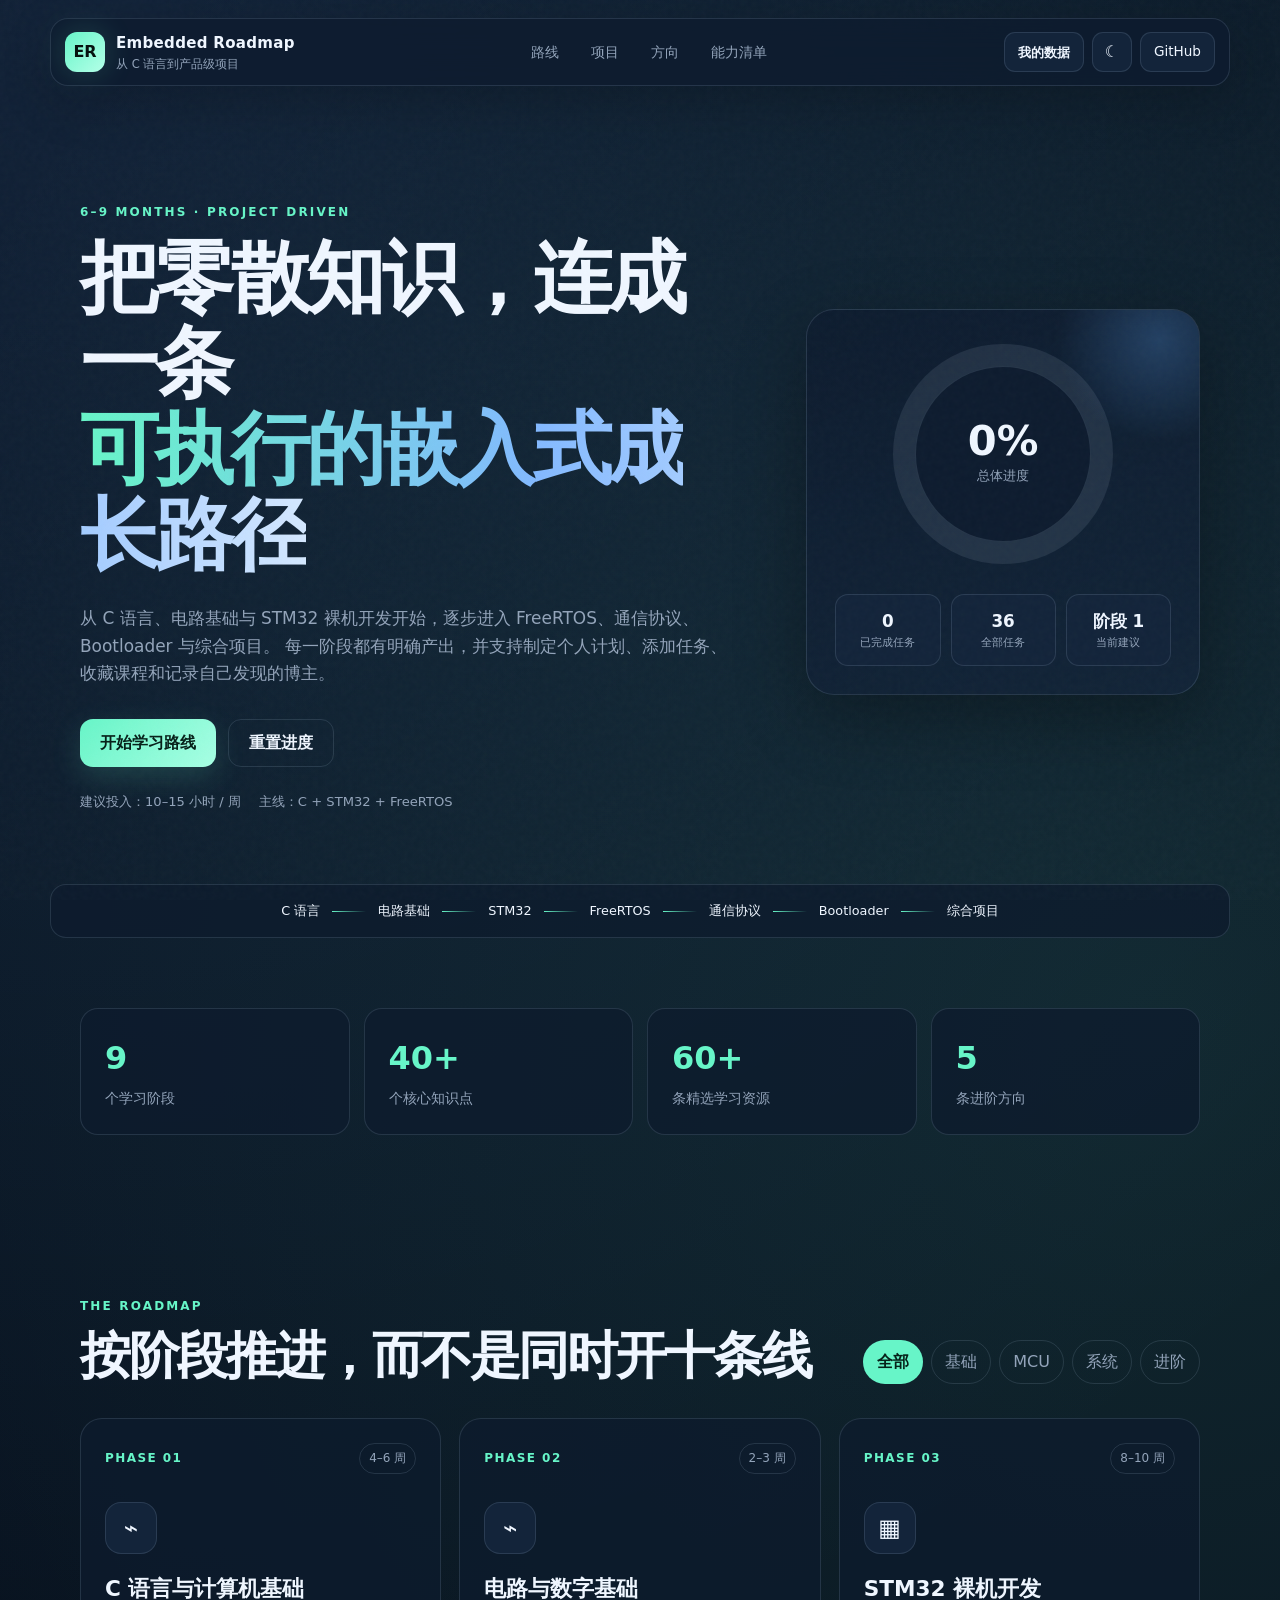
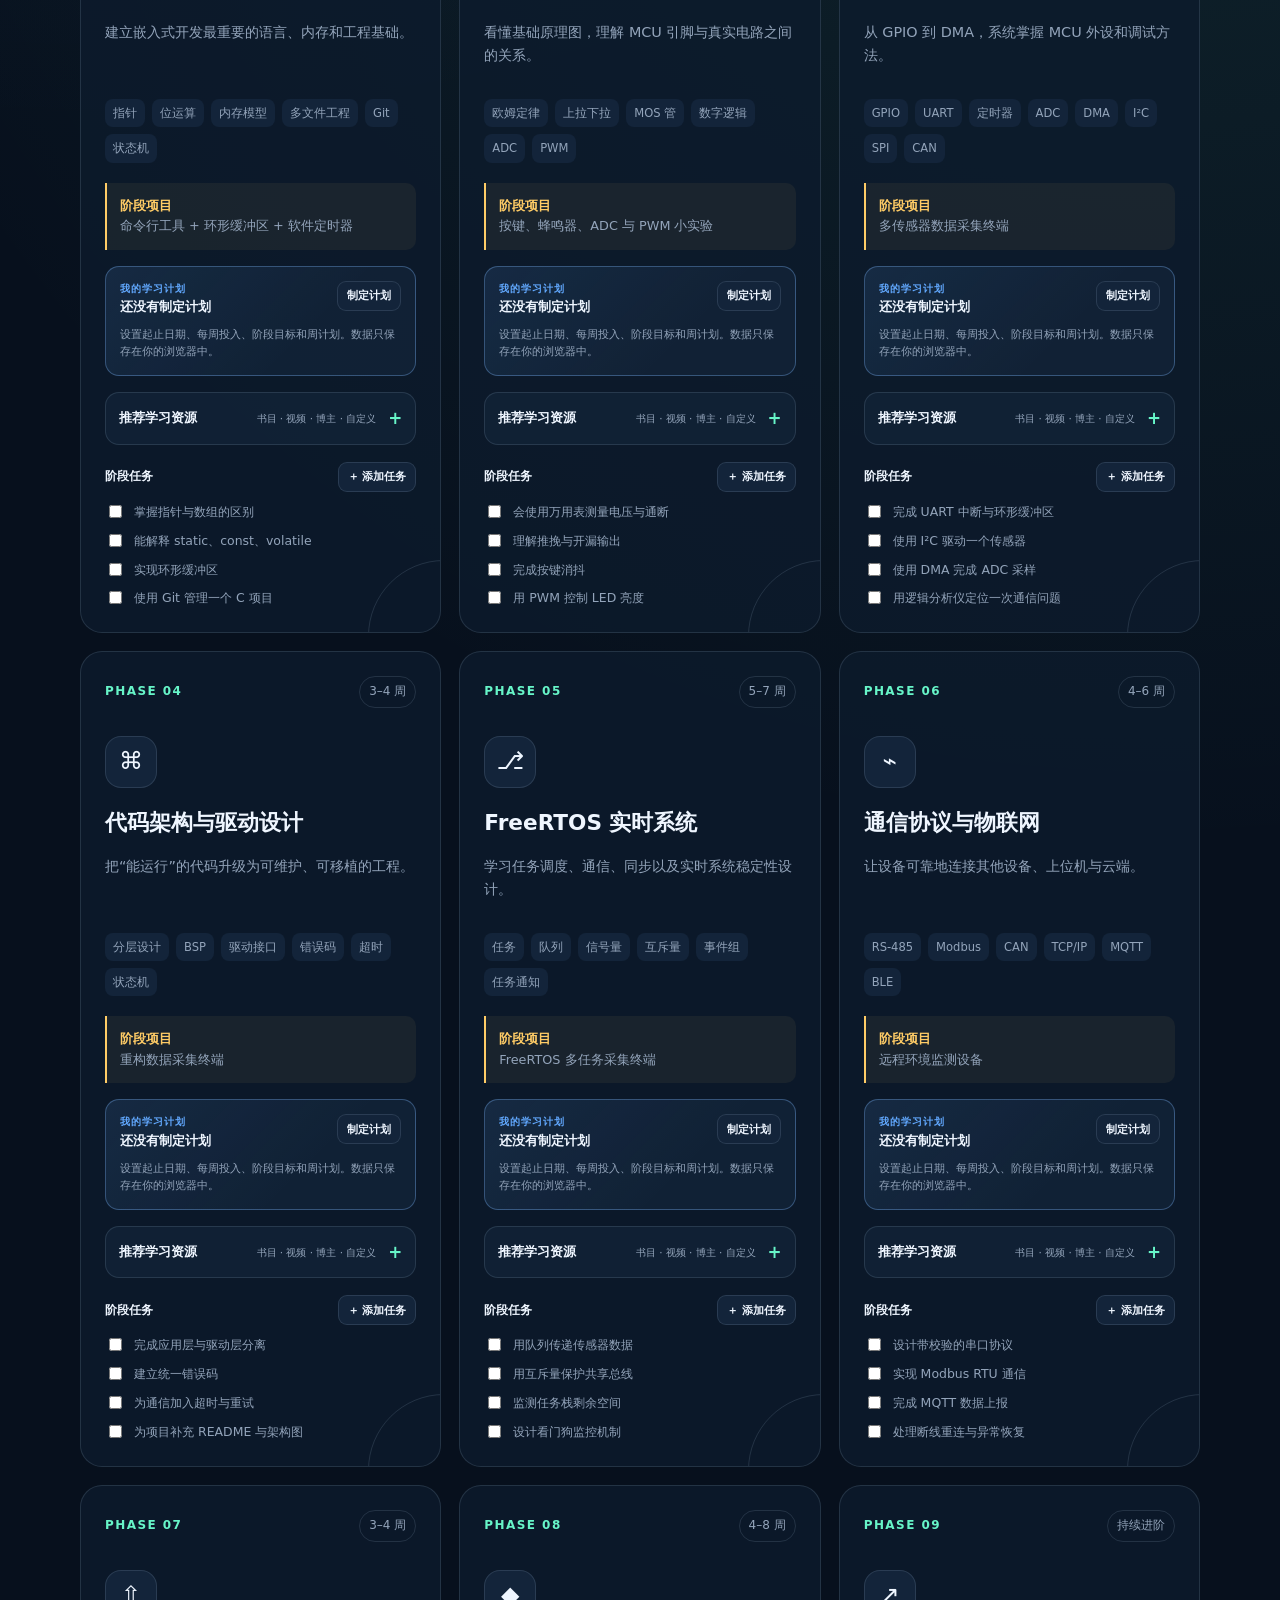
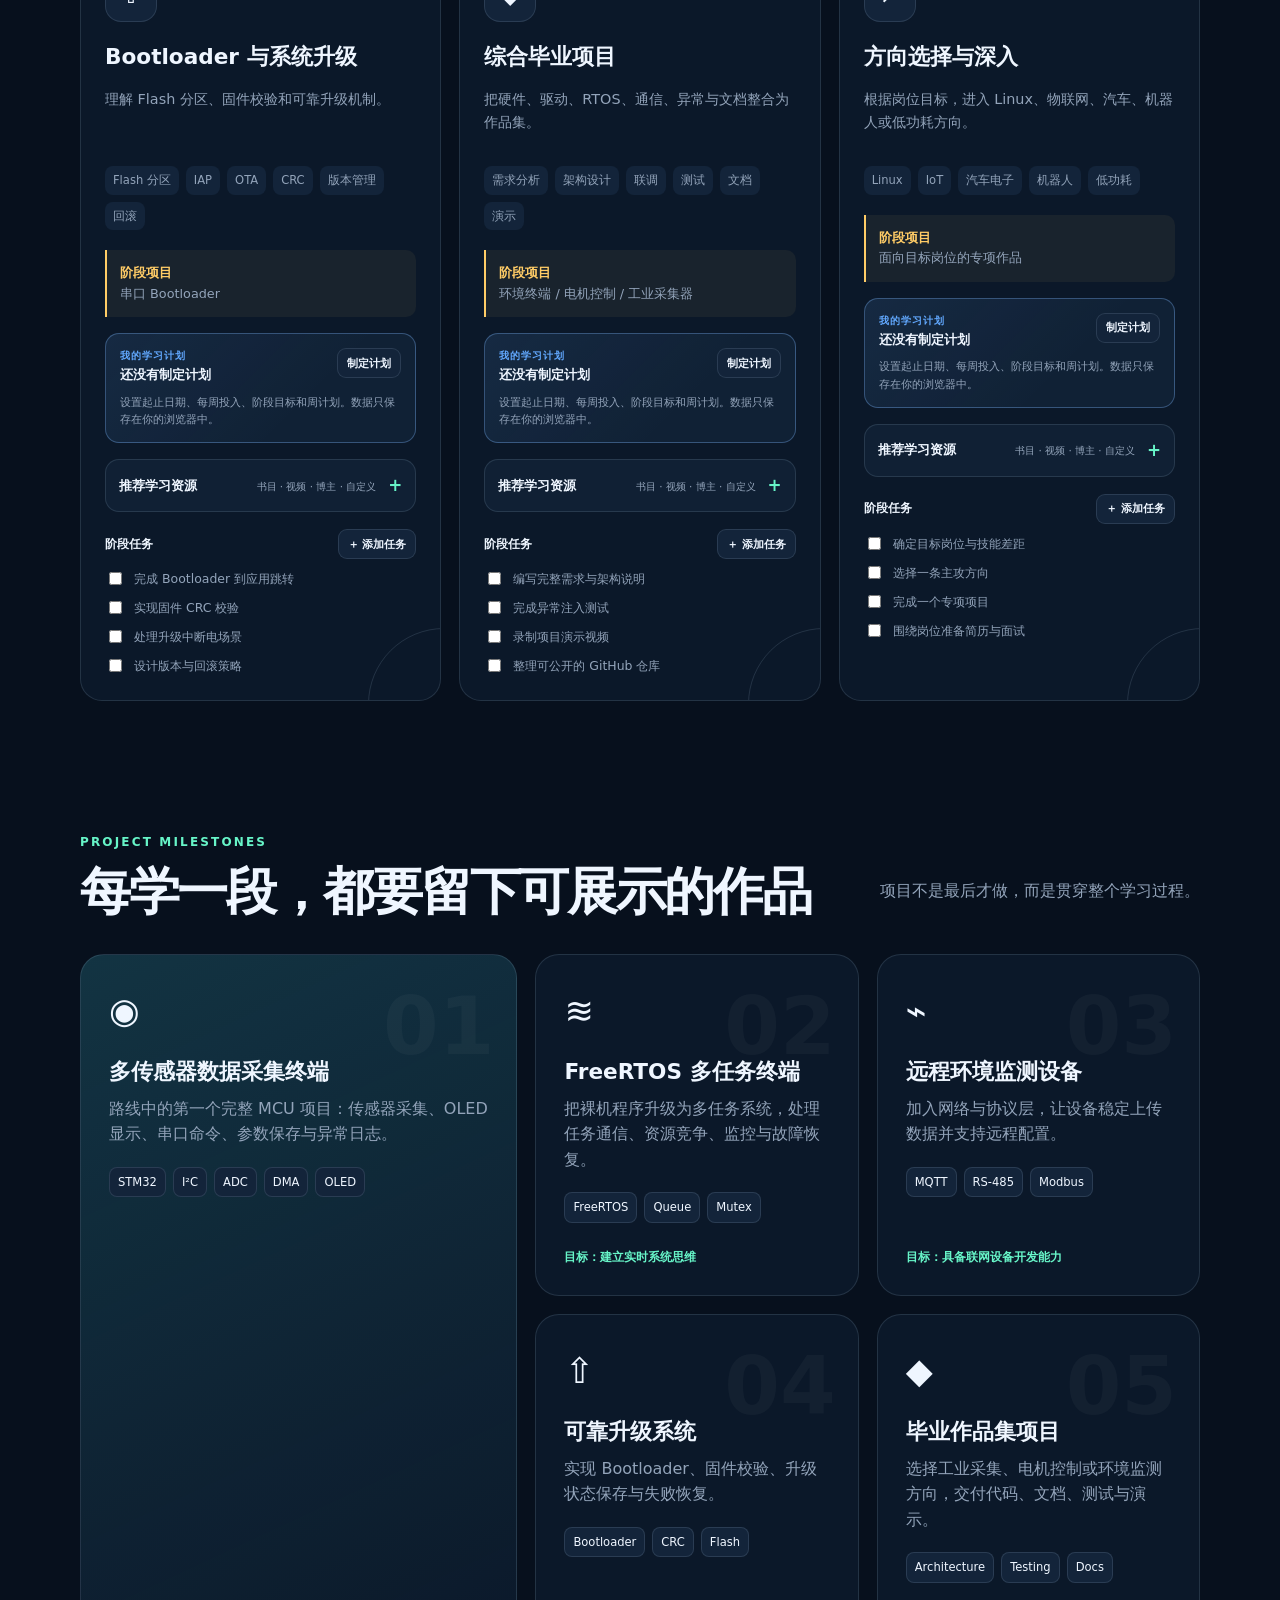
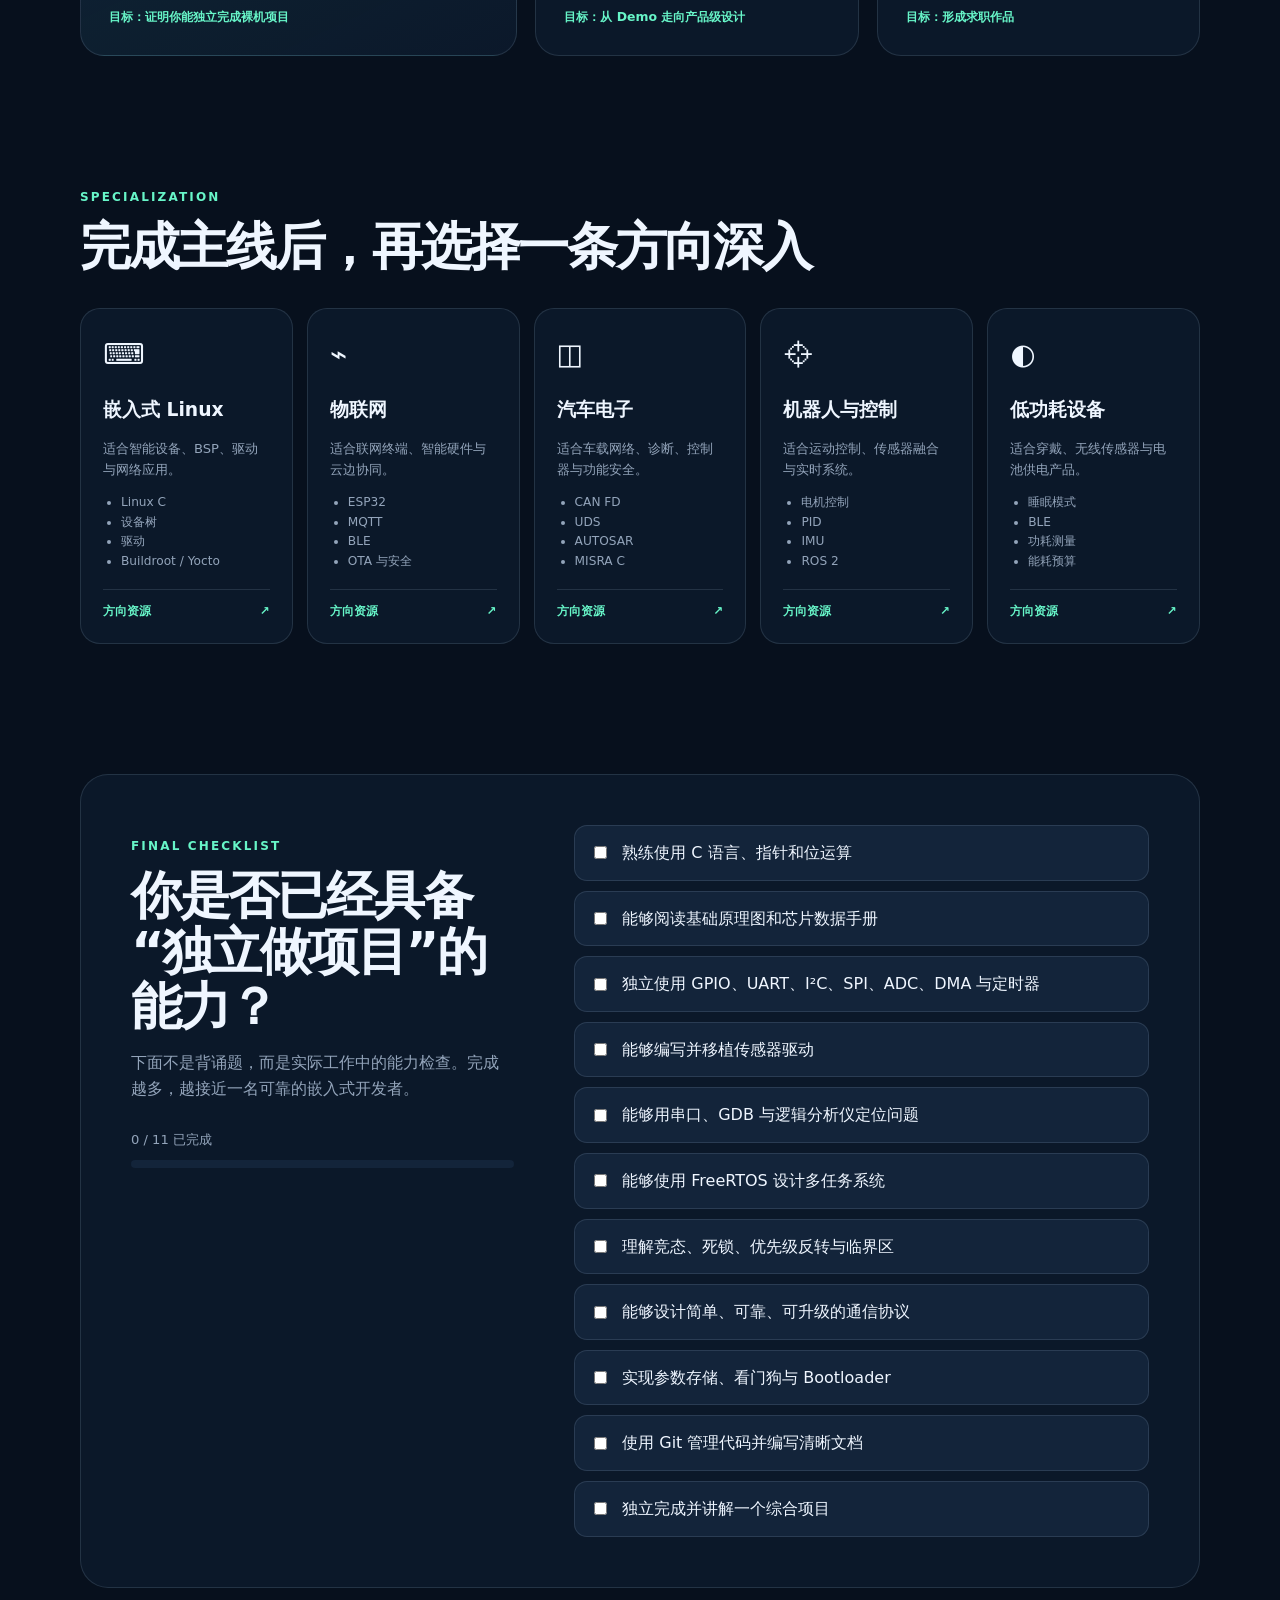
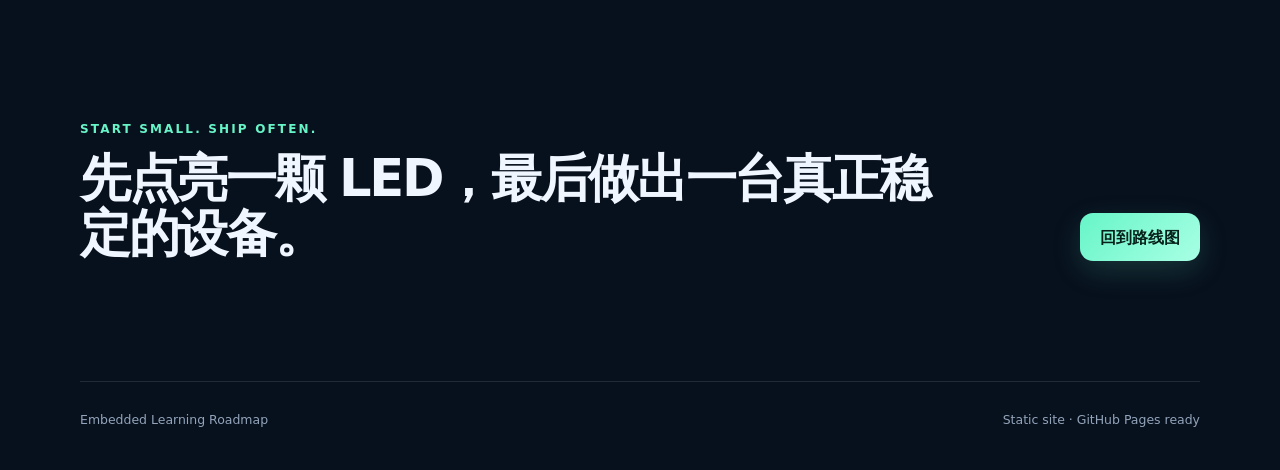
==== commit c367ab06: "Add files via upload" ====
--- a/index.html
+++ b/index.html
@@ -29,6 +29,7 @@
     </nav>
 
     <div class="header-actions">
+      <button class="data-button" id="dataManagerButton" type="button" title="备份、导入或清理个人数据">我的数据</button>
       <button class="icon-button" id="themeToggle" type="button" aria-label="切换明暗主题" title="切换主题">
         <span class="theme-icon">☾</span>
       </button>
@@ -43,7 +44,7 @@
         <h1>把零散知识，连成一条<br /><span>可执行的嵌入式成长路径</span></h1>
         <p class="hero-description">
           从 C 语言、电路基础与 STM32 裸机开发开始，逐步进入 FreeRTOS、通信协议、Bootloader 与综合项目。
-          每一阶段都有明确产出，不再只“看懂”，而是能真正做出来。
+          每一阶段都有明确产出，并支持制定个人计划、添加任务、收藏课程和记录自己发现的博主。
         </p>
         <div class="hero-actions">
           <a class="primary-button" href="#roadmap">开始学习路线</a>
@@ -158,13 +159,86 @@
       <p class="phase-summary"></p>
       <ul class="topic-list"></ul>
       <div class="phase-project"></div>
+      <section class="personal-plan"></section>
       <details class="resource-panel">
-        <summary><span>推荐学习资源</span><small>书目 · 视频 · 博主</small></summary>
+        <summary><span>推荐学习资源</span><small>书目 · 视频 · 博主 · 自定义</small></summary>
         <div class="resource-groups"></div>
+        <button class="add-resource-button panel-add-button" type="button">＋ 添加学习内容或博主</button>
       </details>
+      <div class="task-heading">
+        <strong>阶段任务</strong>
+        <button class="add-task-button mini-button" type="button">＋ 添加任务</button>
+      </div>
       <div class="task-list"></div>
     </article>
   </template>
+
+
+  <dialog class="editor-dialog" id="planDialog">
+    <form id="planForm" class="editor-form">
+      <div class="dialog-heading">
+        <div><span class="dialog-eyebrow">PERSONAL PLAN</span><h3 id="planDialogTitle">我的学习计划</h3></div>
+        <button type="button" class="dialog-close" data-close-dialog aria-label="关闭">×</button>
+      </div>
+      <label class="form-field full"><span>阶段目标</span><input id="planGoal" maxlength="100" placeholder="例如：能独立完成 UART + DMA 数据接收" /></label>
+      <div class="form-grid">
+        <label class="form-field"><span>开始日期</span><input id="planStartDate" type="date" /></label>
+        <label class="form-field"><span>目标完成日期</span><input id="planEndDate" type="date" /></label>
+        <label class="form-field"><span>每周投入时间</span><input id="planWeeklyHours" type="number" min="1" max="80" step="1" placeholder="10" /></label>
+      </div>
+      <label class="form-field full"><span>执行计划</span><textarea id="planWeeklyPlan" rows="5" maxlength="1200" placeholder="例如：周一看课程；周三完成实验；周末整理笔记和提交 Git。"></textarea></label>
+      <label class="form-field full"><span>学习笔记 / 提醒</span><textarea id="planNotes" rows="4" maxlength="1200" placeholder="记录难点、依赖条件、需要购买的器件等。"></textarea></label>
+      <div class="dialog-actions split-actions">
+        <button id="clearPlanButton" class="danger-button" type="button">清空计划</button>
+        <div><button class="secondary-button compact-button" type="button" data-close-dialog>取消</button><button class="primary-button compact-button" type="submit">保存计划</button></div>
+      </div>
+    </form>
+  </dialog>
+
+  <dialog class="editor-dialog" id="resourceDialog">
+    <form id="resourceForm" class="editor-form">
+      <div class="dialog-heading">
+        <div><span class="dialog-eyebrow">CUSTOM RESOURCE</span><h3 id="resourceDialogTitle">添加学习资源</h3></div>
+        <button type="button" class="dialog-close" data-close-dialog aria-label="关闭">×</button>
+      </div>
+      <div class="form-grid">
+        <label class="form-field"><span>资源类型</span><select id="resourceType"><option value="content">学习内容 / 文章</option><option value="books">书目</option><option value="videos">视频 / 课程</option><option value="creators">博主 / 社区</option></select></label>
+        <label class="form-field"><span>作者 / 平台</span><input id="resourceAuthor" maxlength="100" placeholder="作者、UP 主或网站名称" /></label>
+      </div>
+      <label class="form-field full"><span>名称</span><input id="resourceTitle" maxlength="160" required placeholder="例如：正点原子 STM32 教程" /></label>
+      <label class="form-field full"><span>链接（可选）</span><input id="resourceUrl" type="text" inputmode="url" maxlength="500" placeholder="https://..." /></label>
+      <label class="form-field full"><span>推荐理由 / 学习重点</span><textarea id="resourceNote" rows="4" maxlength="800" placeholder="记录为什么值得学习，以及建议看哪些章节。"></textarea></label>
+      <div class="dialog-actions"><button class="secondary-button compact-button" type="button" data-close-dialog>取消</button><button class="primary-button compact-button" type="submit">保存资源</button></div>
+    </form>
+  </dialog>
+
+  <dialog class="editor-dialog small-dialog" id="taskDialog">
+    <form id="taskForm" class="editor-form">
+      <div class="dialog-heading">
+        <div><span class="dialog-eyebrow">CUSTOM TASK</span><h3 id="taskDialogTitle">添加学习任务</h3></div>
+        <button type="button" class="dialog-close" data-close-dialog aria-label="关闭">×</button>
+      </div>
+      <label class="form-field full"><span>任务内容</span><textarea id="taskText" rows="4" maxlength="300" required placeholder="例如：使用逻辑分析仪抓取一组 I²C 波形并写排错记录。"></textarea></label>
+      <div class="dialog-actions"><button class="secondary-button compact-button" type="button" data-close-dialog>取消</button><button class="primary-button compact-button" type="submit">保存任务</button></div>
+    </form>
+  </dialog>
+
+  <dialog class="editor-dialog small-dialog" id="dataDialog">
+    <section class="editor-form">
+      <div class="dialog-heading">
+        <div><span class="dialog-eyebrow">LOCAL DATA</span><h3>管理个人学习数据</h3></div>
+        <button type="button" class="dialog-close" data-close-dialog aria-label="关闭">×</button>
+      </div>
+      <p class="dialog-note">计划、任务和自定义资源默认保存在当前浏览器。更换电脑或清理浏览器前，请先导出备份。</p>
+      <div class="data-action-list">
+        <button id="exportDataButton" type="button"><strong>导出 JSON 备份</strong><span>保存进度、个人计划、任务和资源</span></button>
+        <button id="importDataButton" type="button"><strong>导入 JSON 备份</strong><span>从之前导出的文件恢复数据</span></button>
+        <button id="clearPersonalDataButton" class="danger-zone" type="button"><strong>清除个人内容</strong><span>删除计划、自定义任务和自定义资源</span></button>
+      </div>
+      <input id="importDataFile" type="file" accept="application/json,.json" hidden />
+      <div class="dialog-actions"><button class="secondary-button compact-button" type="button" data-close-dialog>关闭</button></div>
+    </section>
+  </dialog>
 
   <script src="resources.js" defer></script>
   <script src="app.js" defer></script>
--- a/styles.css
+++ b/styles.css
@@ -400,3 +400,537 @@
   font-size: .68rem;
 }
 .direction-resource-panel a:hover { color: var(--text); }
+
+/* Personal editing and local-data features */
+.data-button,
+.mini-button,
+.panel-add-button,
+.icon-text-button,
+.text-action,
+.danger-button {
+  border: 1px solid var(--line);
+  background: var(--panel-2);
+  color: var(--text);
+  cursor: pointer;
+  transition: transform .18s ease, border-color .18s ease, background .18s ease;
+}
+
+.data-button {
+  min-height: 40px;
+  padding: 0 13px;
+  border-radius: 11px;
+  font-size: .82rem;
+  font-weight: 750;
+}
+
+.data-button:hover,
+.mini-button:hover,
+.panel-add-button:hover,
+.icon-text-button:hover,
+.text-action:hover {
+  transform: translateY(-1px);
+  border-color: color-mix(in srgb, var(--accent) 48%, var(--line));
+}
+
+.personal-plan {
+  margin-top: 16px;
+  padding: 14px;
+  border: 1px solid color-mix(in srgb, var(--accent-2) 24%, var(--line));
+  border-radius: 14px;
+  background:
+    linear-gradient(135deg, color-mix(in srgb, var(--accent-2) 7%, transparent), transparent 65%),
+    color-mix(in srgb, var(--panel-2) 75%, transparent);
+}
+
+.personal-plan-heading {
+  display: flex;
+  align-items: flex-start;
+  justify-content: space-between;
+  gap: 12px;
+}
+
+.personal-plan-heading > div {
+  min-width: 0;
+}
+
+.personal-plan-heading span,
+.personal-plan-heading strong {
+  display: block;
+}
+
+.personal-plan-heading span {
+  color: var(--accent-2);
+  font-size: .62rem;
+  font-weight: 850;
+  letter-spacing: .1em;
+  text-transform: uppercase;
+}
+
+.personal-plan-heading strong {
+  margin-top: 2px;
+  overflow-wrap: anywhere;
+  font-size: .8rem;
+  line-height: 1.45;
+}
+
+.mini-button {
+  flex: 0 0 auto;
+  min-height: 30px;
+  padding: 0 9px;
+  border-radius: 9px;
+  font-size: .68rem;
+  font-weight: 800;
+}
+
+.plan-empty,
+.empty-state {
+  margin: 9px 0 0;
+  color: var(--muted);
+  font-size: .68rem;
+  line-height: 1.6;
+}
+
+.empty-state.compact {
+  margin: 0;
+  padding: 9px 10px;
+  border: 1px dashed var(--line);
+  border-radius: 9px;
+}
+
+.plan-meta {
+  display: flex;
+  flex-wrap: wrap;
+  gap: 7px;
+  margin-top: 10px;
+}
+
+.plan-meta span {
+  padding: 4px 7px;
+  border-radius: 7px;
+  background: var(--panel-solid);
+  color: var(--muted);
+  font-size: .63rem;
+}
+
+.plan-block {
+  margin-top: 10px;
+  padding-top: 9px;
+  border-top: 1px solid var(--line);
+}
+
+.plan-block b {
+  color: var(--text);
+  font-size: .66rem;
+}
+
+.plan-block p {
+  margin: 3px 0 0;
+  color: var(--muted);
+  white-space: pre-wrap;
+  overflow-wrap: anywhere;
+  font-size: .67rem;
+  line-height: 1.65;
+}
+
+.task-heading {
+  display: flex;
+  align-items: center;
+  justify-content: space-between;
+  gap: 10px;
+  margin-top: 17px;
+}
+
+.task-heading strong {
+  font-size: .75rem;
+}
+
+.task-list {
+  margin-top: 10px;
+}
+
+.task-row {
+  display: flex;
+  align-items: flex-start;
+  gap: 8px;
+  min-width: 0;
+}
+
+.task-row .task-item {
+  flex: 1;
+  min-width: 0;
+  margin: 0;
+}
+
+.task-row .task-item span {
+  overflow-wrap: anywhere;
+}
+
+.task-row.done .task-item span {
+  text-decoration: line-through;
+  opacity: .6;
+}
+
+.custom-task {
+  padding: 8px 9px;
+  border: 1px dashed color-mix(in srgb, var(--accent) 30%, var(--line));
+  border-radius: 10px;
+  background: color-mix(in srgb, var(--accent) 4%, transparent);
+}
+
+.inline-actions {
+  display: flex;
+  flex: 0 0 auto;
+  gap: 4px;
+}
+
+.icon-text-button {
+  width: 25px;
+  height: 25px;
+  display: grid;
+  place-items: center;
+  padding: 0;
+  border-radius: 7px;
+  font-size: .72rem;
+}
+
+.icon-text-button.danger,
+.text-action.danger,
+.danger-button,
+.danger-zone {
+  color: var(--danger);
+}
+
+.panel-add-button {
+  width: calc(100% - 24px);
+  min-height: 36px;
+  margin: 0 12px 13px;
+  border-style: dashed;
+  border-radius: 10px;
+  color: var(--accent);
+  font-size: .69rem;
+  font-weight: 800;
+}
+
+.resource-group h4 small {
+  margin-left: auto;
+  color: var(--muted);
+  font-size: .58rem;
+  font-weight: 600;
+}
+
+.resource-item {
+  padding: 0;
+  overflow: hidden;
+}
+
+.resource-content {
+  position: relative;
+  display: block;
+  padding: 10px 30px 10px 10px;
+}
+
+a.resource-content:hover {
+  background: color-mix(in srgb, var(--accent) 4%, transparent);
+}
+
+.resource-content strong,
+.resource-content span,
+.resource-content p {
+  display: block;
+}
+
+.resource-content strong {
+  font-size: .72rem;
+  line-height: 1.4;
+}
+
+.resource-content span {
+  margin-top: 2px;
+  color: var(--accent-2);
+  font-size: .62rem;
+}
+
+.resource-content p {
+  margin: 5px 0 0;
+  color: var(--muted);
+  font-size: .65rem;
+  line-height: 1.55;
+  white-space: pre-wrap;
+  overflow-wrap: anywhere;
+}
+
+.resource-content i {
+  position: absolute;
+  right: 10px;
+  top: 10px;
+  color: var(--accent);
+  font-style: normal;
+}
+
+.custom-resource {
+  border-style: dashed;
+  border-color: color-mix(in srgb, var(--accent) 34%, var(--line));
+}
+
+.resource-actions {
+  display: flex;
+  justify-content: flex-end;
+  gap: 5px;
+  padding: 6px 8px;
+  border-top: 1px solid var(--line);
+  background: color-mix(in srgb, var(--panel-2) 75%, transparent);
+}
+
+.text-action {
+  padding: 3px 7px;
+  border-radius: 7px;
+  font-size: .6rem;
+  font-weight: 750;
+}
+
+.editor-dialog {
+  width: min(720px, calc(100% - 28px));
+  max-height: min(88vh, 900px);
+  padding: 0;
+  overflow: auto;
+  color: var(--text);
+  border: 1px solid var(--line);
+  border-radius: 22px;
+  background: var(--panel-solid);
+  box-shadow: 0 34px 110px rgba(0, 0, 0, .52);
+}
+
+.editor-dialog.small-dialog {
+  width: min(560px, calc(100% - 28px));
+}
+
+.editor-dialog::backdrop {
+  background: rgba(2, 8, 16, .72);
+  backdrop-filter: blur(8px);
+}
+
+.editor-form {
+  padding: 24px;
+}
+
+.dialog-heading {
+  display: flex;
+  align-items: flex-start;
+  justify-content: space-between;
+  gap: 18px;
+  margin-bottom: 22px;
+}
+
+.dialog-heading h3 {
+  margin: 2px 0 0;
+  font-size: 1.35rem;
+  line-height: 1.25;
+}
+
+.dialog-eyebrow {
+  color: var(--accent);
+  font-size: .64rem;
+  font-weight: 850;
+  letter-spacing: .14em;
+}
+
+.dialog-close {
+  width: 38px;
+  height: 38px;
+  display: grid;
+  place-items: center;
+  flex: 0 0 auto;
+  padding: 0;
+  border: 1px solid var(--line);
+  border-radius: 11px;
+  background: var(--panel-2);
+  color: var(--muted);
+  cursor: pointer;
+  font-size: 1.3rem;
+}
+
+.dialog-close:hover {
+  color: var(--text);
+  border-color: color-mix(in srgb, var(--accent) 45%, var(--line));
+}
+
+.form-grid {
+  display: grid;
+  grid-template-columns: repeat(3, minmax(0, 1fr));
+  gap: 13px;
+}
+
+#resourceForm .form-grid {
+  grid-template-columns: repeat(2, minmax(0, 1fr));
+}
+
+.form-field {
+  display: grid;
+  gap: 7px;
+  margin-bottom: 14px;
+}
+
+.form-field.full {
+  width: 100%;
+}
+
+.form-field > span {
+  color: var(--muted);
+  font-size: .72rem;
+  font-weight: 700;
+}
+
+.form-field input,
+.form-field textarea,
+.form-field select {
+  width: 100%;
+  min-width: 0;
+  border: 1px solid var(--line);
+  border-radius: 11px;
+  outline: none;
+  background: var(--panel-2);
+  color: var(--text);
+  font: inherit;
+  font-size: .82rem;
+}
+
+.form-field input,
+.form-field select {
+  min-height: 44px;
+  padding: 0 12px;
+}
+
+.form-field textarea {
+  padding: 11px 12px;
+  resize: vertical;
+  line-height: 1.65;
+}
+
+.form-field input:focus,
+.form-field textarea:focus,
+.form-field select:focus {
+  border-color: color-mix(in srgb, var(--accent) 62%, var(--line));
+  box-shadow: 0 0 0 3px color-mix(in srgb, var(--accent) 10%, transparent);
+}
+
+.form-field input::placeholder,
+.form-field textarea::placeholder {
+  color: color-mix(in srgb, var(--muted) 72%, transparent);
+}
+
+.dialog-actions {
+  display: flex;
+  justify-content: flex-end;
+  align-items: center;
+  gap: 9px;
+  margin-top: 8px;
+  padding-top: 18px;
+  border-top: 1px solid var(--line);
+}
+
+.dialog-actions.split-actions {
+  justify-content: space-between;
+}
+
+.dialog-actions.split-actions > div {
+  display: flex;
+  gap: 9px;
+}
+
+.compact-button {
+  min-height: 42px;
+  padding-inline: 16px;
+  border-radius: 11px;
+  font-size: .78rem;
+}
+
+.danger-button {
+  min-height: 42px;
+  padding: 0 14px;
+  border-radius: 11px;
+  font-size: .76rem;
+  font-weight: 800;
+}
+
+.danger-button:hover {
+  border-color: color-mix(in srgb, var(--danger) 55%, var(--line));
+  background: color-mix(in srgb, var(--danger) 8%, var(--panel-2));
+}
+
+.dialog-note {
+  margin: -5px 0 18px;
+  color: var(--muted);
+  font-size: .78rem;
+}
+
+.data-action-list {
+  display: grid;
+  gap: 10px;
+}
+
+.data-action-list button {
+  display: grid;
+  gap: 2px;
+  padding: 14px 15px;
+  text-align: left;
+  border: 1px solid var(--line);
+  border-radius: 13px;
+  background: var(--panel-2);
+  color: var(--text);
+  cursor: pointer;
+}
+
+.data-action-list button:hover {
+  border-color: color-mix(in srgb, var(--accent) 40%, var(--line));
+}
+
+.data-action-list button strong {
+  font-size: .8rem;
+}
+
+.data-action-list button span {
+  color: var(--muted);
+  font-size: .68rem;
+}
+
+.data-action-list button.danger-zone:hover {
+  border-color: color-mix(in srgb, var(--danger) 50%, var(--line));
+  background: color-mix(in srgb, var(--danger) 7%, var(--panel-2));
+}
+
+@media (max-width: 680px) {
+  .header-actions {
+    gap: 5px;
+  }
+
+  .data-button {
+    padding-inline: 9px;
+    font-size: .72rem;
+  }
+
+  .editor-form {
+    padding: 19px;
+  }
+
+  .form-grid,
+  #resourceForm .form-grid {
+    grid-template-columns: 1fr;
+    gap: 0;
+  }
+
+  .dialog-actions,
+  .dialog-actions.split-actions {
+    align-items: stretch;
+    flex-direction: column-reverse;
+  }
+
+  .dialog-actions.split-actions > div {
+    display: grid;
+    grid-template-columns: 1fr 1fr;
+  }
+
+  .dialog-actions > button,
+  .dialog-actions.split-actions > button {
+    width: 100%;
+  }
+}
